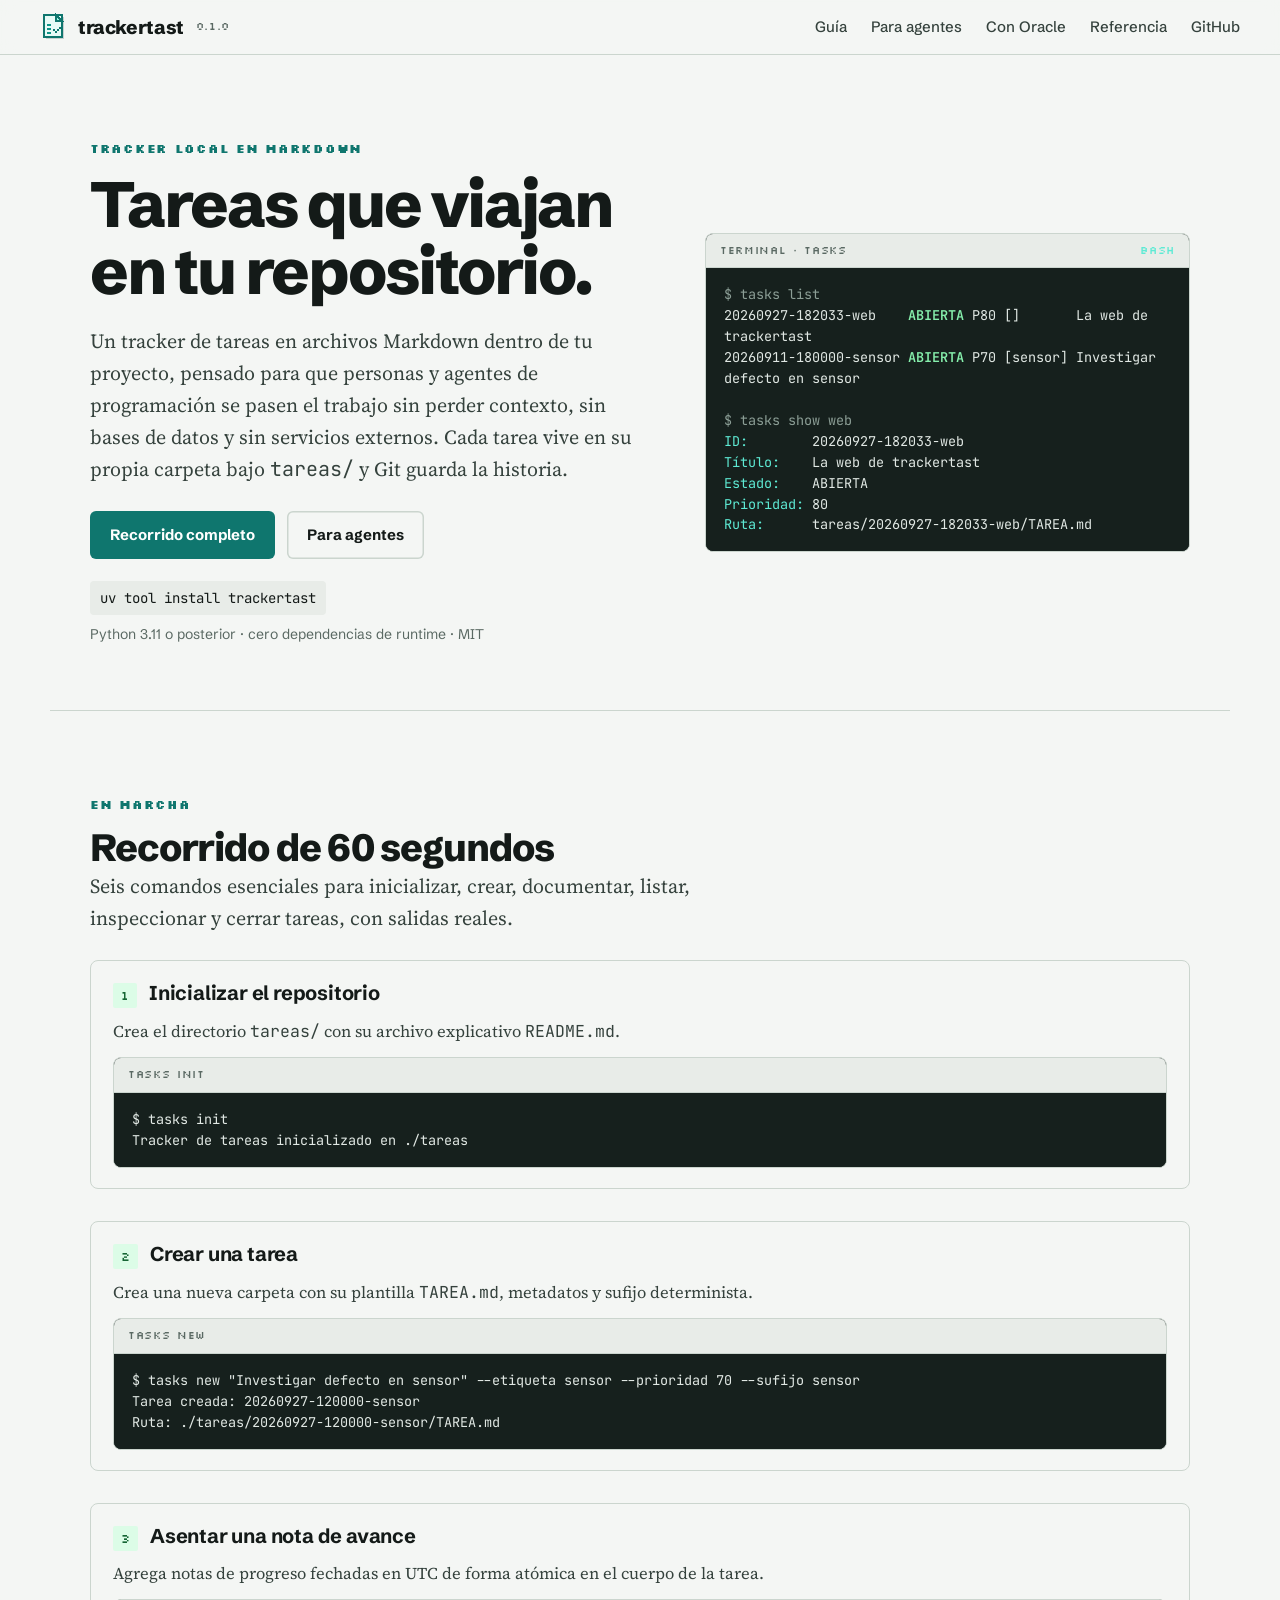
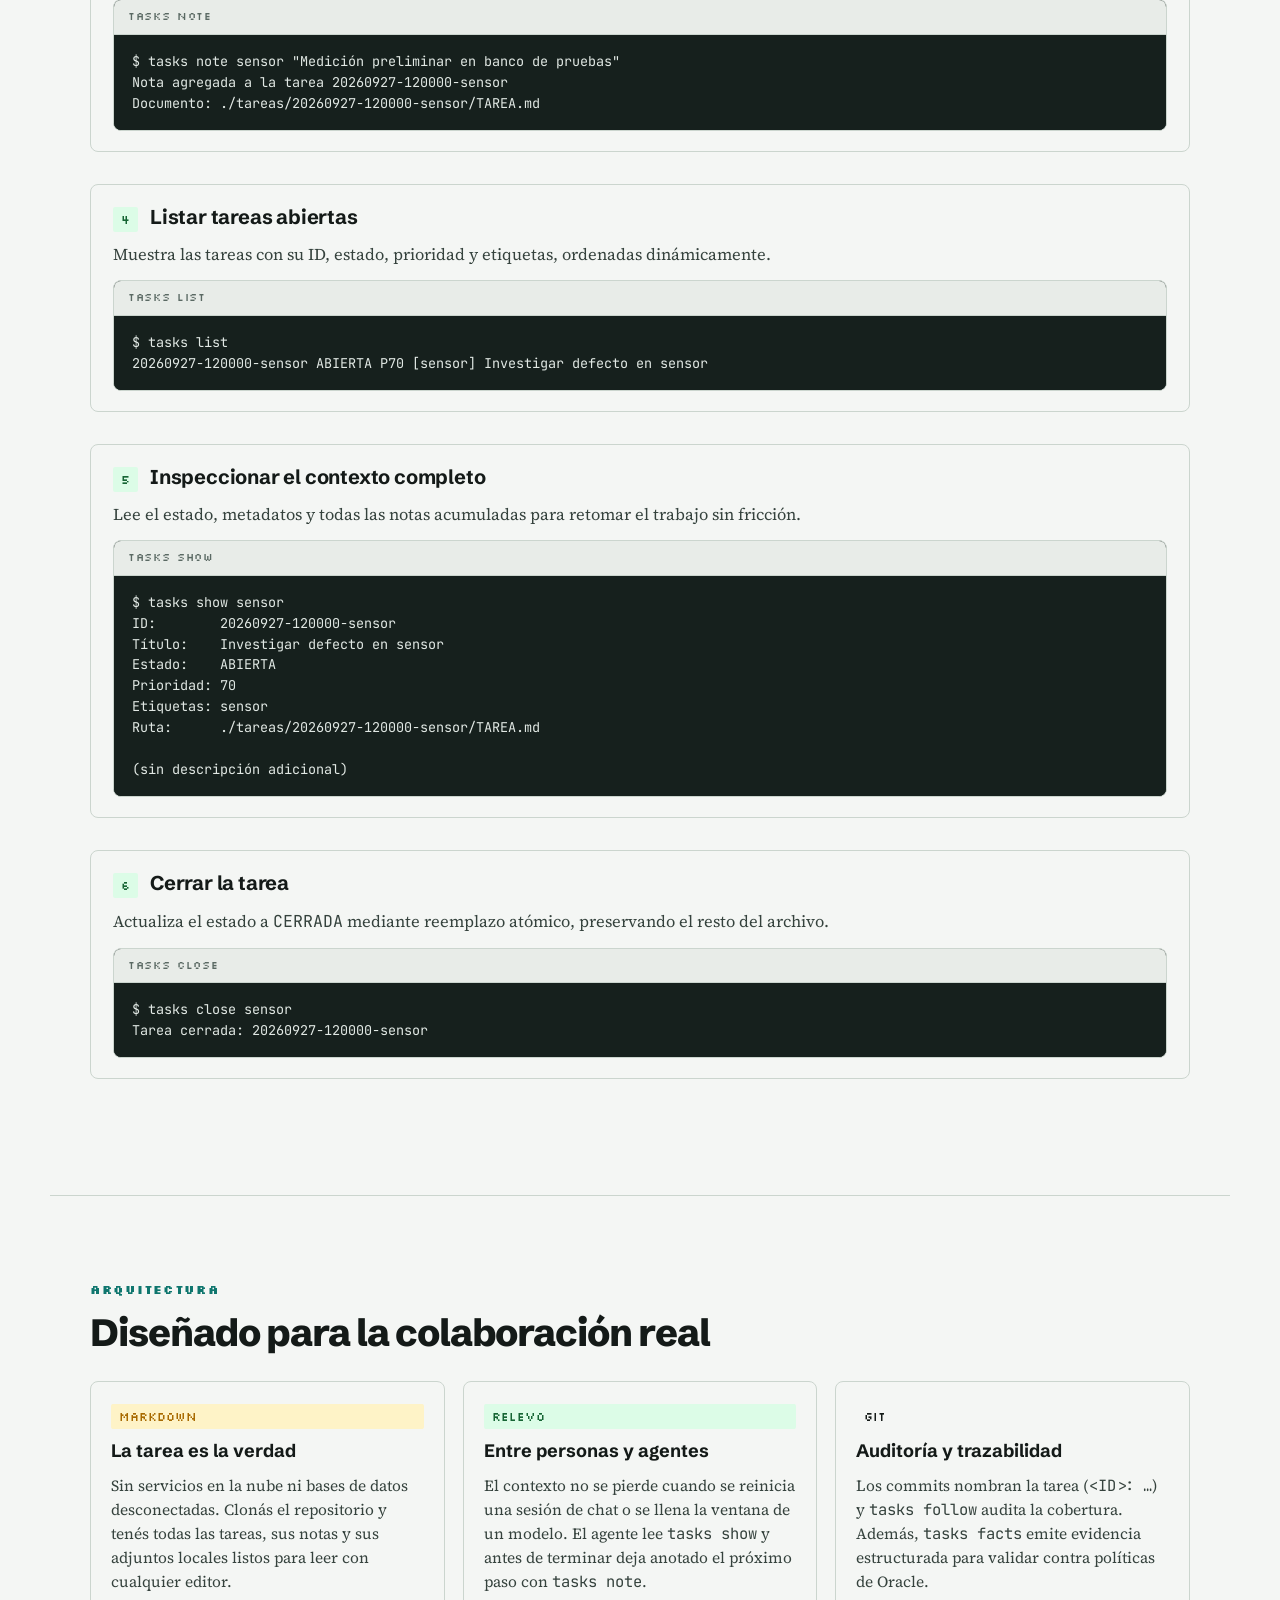
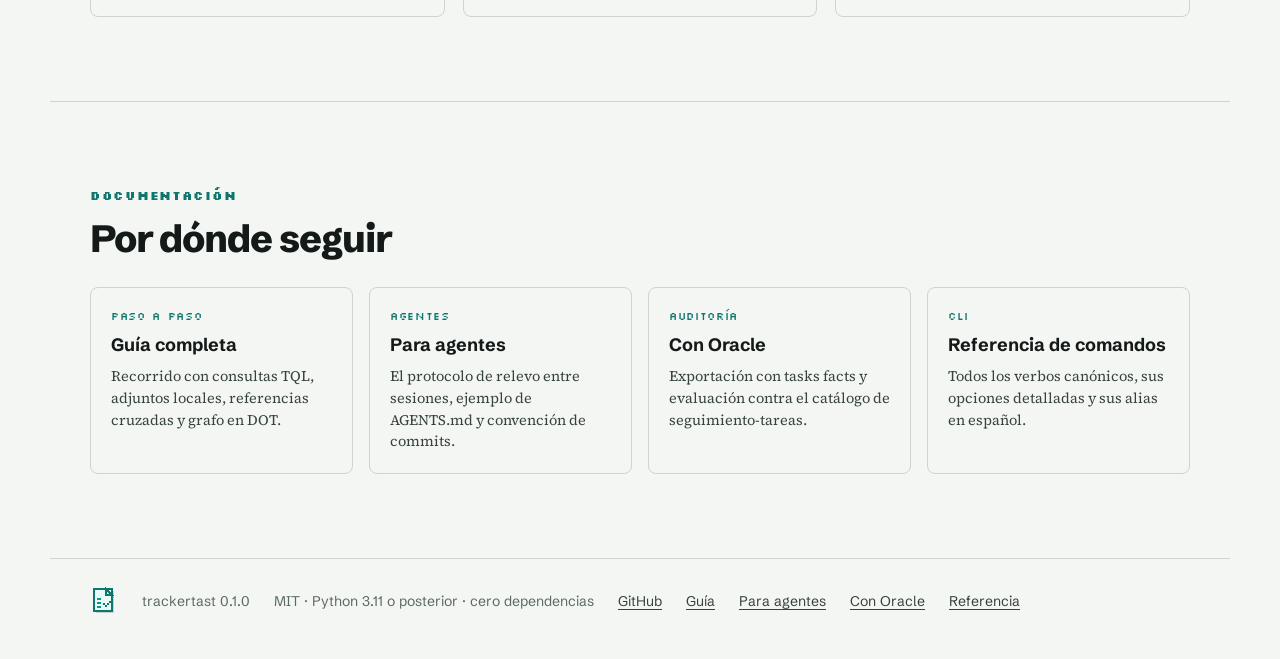
==== docs/index.html @ 84844df5 "20260927-182033-web: la web de trackertast — portada, guía ejecutada, referencia generada del CLI, p" ====
<!doctype html>
<html lang="es">
<head>
<meta charset="utf-8">
<meta name="viewport" content="width=device-width, initial-scale=1, viewport-fit=cover">
<title>trackertast — El tracker de tareas en Markdown para personas y agentes</title>
<meta name="description" content="Tracker local de tareas en archivos Markdown dentro del repositorio, pensado para que personas y agentes se pasen el trabajo sin perder contexto.">
<link rel="canonical" href="https://segtem.github.io/trackertast/">
<link rel="preconnect" href="https://fonts.googleapis.com">
<link rel="preconnect" href="https://fonts.gstatic.com" crossorigin>
<link rel="stylesheet" href="https://fonts.googleapis.com/css2?family=Schibsted+Grotesk:wght@400;500;600;700;800&family=Source+Serif+4:ital,opsz,wght@0,8..60,400;0,8..60,600;1,8..60,400&family=JetBrains+Mono:wght@400;600&family=Silkscreen&display=swap">
<link rel="stylesheet" href="assets/sitio.css">
<link rel="stylesheet" href="assets/portada.css">
<link rel="icon" href="assets/emblema.svg" type="image/svg+xml">
</head>
<body>
<a class="saltar" href="#contenido">Saltar al contenido</a>

<header class="barra">
  <a class="marca" href="./">
    <img src="assets/emblema.svg" alt="" width="28" height="28"> trackertast <span class="version pixel">0.1.0</span>
  </a>
  <nav aria-label="Principal">
    <a href="guia.html">Guía</a>
    <a href="agentes.html">Para agentes</a>
    <a href="oracle.html">Con Oracle</a>
    <a href="referencia.html">Referencia</a>
    <a href="https://github.com/Segtem/trackertast" rel="noopener">GitHub</a>
  </nav>
</header>

<main id="contenido">

<section class="hero envoltura">
  <div class="hero-texto">
    <p class="ceja pixel">tracker local en markdown</p>
    <h1>Tareas que viajan en tu repositorio.</h1>
    <p class="bajada">
      Un tracker de tareas en archivos Markdown dentro de tu proyecto, pensado para que personas y agentes
      de programación se pasen el trabajo sin perder contexto, sin bases de datos y sin servicios externos.
      Cada tarea vive en su propia carpeta bajo <code>tareas/</code> y Git guarda la historia.
    </p>
    <div class="acciones">
      <a class="boton" href="guia.html">Recorrido completo</a>
      <a class="boton secundario" href="agentes.html">Para agentes</a>
    </div>
    <p class="instalar">
      <code>uv tool install trackertast</code>
      <span>Python 3.11 o posterior · cero dependencias de runtime · MIT</span>
    </p>
  </div>
  <div class="terminal" aria-label="Terminal de bienvenida a trackertast">
    <div class="terminal-barra pixel">
      <span>terminal · tasks</span>
      <span class="t-cyan">bash</span>
    </div>
    <pre><code><span class="t-gris">$ tasks list</span>
20260927-182033-web    <span class="t-verde">ABIERTA</span> P80 []       La web de trackertast
20260911-180000-sensor <span class="t-verde">ABIERTA</span> P70 [sensor] Investigar defecto en sensor

<span class="t-gris">$ tasks show web</span>
<span class="t-cyan">ID:</span>        20260927-182033-web
<span class="t-cyan">Título:</span>    La web de trackertast
<span class="t-cyan">Estado:</span>    ABIERTA
<span class="t-cyan">Prioridad:</span> 80
<span class="t-cyan">Ruta:</span>      tareas/20260927-182033-web/TAREA.md</code></pre>
  </div>
</section>

<section class="capitulo envoltura" aria-labelledby="t-recorrido-60s">
  <div class="capitulo-cabeza">
    <p class="ceja pixel">en marcha</p>
    <h2 id="t-recorrido-60s">Recorrido de 60 segundos</h2>
    <p class="bajada">
      Seis comandos esenciales para inicializar, crear, documentar, listar, inspeccionar y cerrar tareas,
      con salidas reales.
    </p>
  </div>

  <div class="paso-60s">
    <div class="paso-60s-cabeza">
      <span class="lampara verde">1</span>
      <h3>Inicializar el repositorio</h3>
    </div>
    <p>Crea el directorio <code>tareas/</code> con su archivo explicativo <code>README.md</code>.</p>
    <div class="terminal">
      <div class="terminal-barra pixel"><span>tasks init</span></div>
      <pre><code>$ tasks init
Tracker de tareas inicializado en ./tareas</code></pre>
    </div>
  </div>

  <div class="paso-60s">
    <div class="paso-60s-cabeza">
      <span class="lampara verde">2</span>
      <h3>Crear una tarea</h3>
    </div>
    <p>Crea una nueva carpeta con su plantilla <code>TAREA.md</code>, metadatos y sufijo determinista.</p>
    <div class="terminal">
      <div class="terminal-barra pixel"><span>tasks new</span></div>
      <pre><code>$ tasks new "Investigar defecto en sensor" --etiqueta sensor --prioridad 70 --sufijo sensor
Tarea creada: 20260927-120000-sensor
Ruta: ./tareas/20260927-120000-sensor/TAREA.md</code></pre>
    </div>
  </div>

  <div class="paso-60s">
    <div class="paso-60s-cabeza">
      <span class="lampara verde">3</span>
      <h3>Asentar una nota de avance</h3>
    </div>
    <p>Agrega notas de progreso fechadas en UTC de forma atómica en el cuerpo de la tarea.</p>
    <div class="terminal">
      <div class="terminal-barra pixel"><span>tasks note</span></div>
      <pre><code>$ tasks note sensor "Medición preliminar en banco de pruebas"
Nota agregada a la tarea 20260927-120000-sensor
Documento: ./tareas/20260927-120000-sensor/TAREA.md</code></pre>
    </div>
  </div>

  <div class="paso-60s">
    <div class="paso-60s-cabeza">
      <span class="lampara verde">4</span>
      <h3>Listar tareas abiertas</h3>
    </div>
    <p>Muestra las tareas con su ID, estado, prioridad y etiquetas, ordenadas dinámicamente.</p>
    <div class="terminal">
      <div class="terminal-barra pixel"><span>tasks list</span></div>
      <pre><code>$ tasks list
20260927-120000-sensor ABIERTA P70 [sensor] Investigar defecto en sensor</code></pre>
    </div>
  </div>

  <div class="paso-60s">
    <div class="paso-60s-cabeza">
      <span class="lampara verde">5</span>
      <h3>Inspeccionar el contexto completo</h3>
    </div>
    <p>Lee el estado, metadatos y todas las notas acumuladas para retomar el trabajo sin fricción.</p>
    <div class="terminal">
      <div class="terminal-barra pixel"><span>tasks show</span></div>
      <pre><code>$ tasks show sensor
ID:        20260927-120000-sensor
Título:    Investigar defecto en sensor
Estado:    ABIERTA
Prioridad: 70
Etiquetas: sensor
Ruta:      ./tareas/20260927-120000-sensor/TAREA.md

(sin descripción adicional)</code></pre>
    </div>
  </div>

  <div class="paso-60s">
    <div class="paso-60s-cabeza">
      <span class="lampara verde">6</span>
      <h3>Cerrar la tarea</h3>
    </div>
    <p>Actualiza el estado a <code>CERRADA</code> mediante reemplazo atómico, preservando el resto del archivo.</p>
    <div class="terminal">
      <div class="terminal-barra pixel"><span>tasks close</span></div>
      <pre><code>$ tasks close sensor
Tarea cerrada: 20260927-120000-sensor</code></pre>
    </div>
  </div>
</section>

<section class="capitulo envoltura" aria-labelledby="t-principios">
  <div class="capitulo-cabeza">
    <p class="ceja pixel">arquitectura</p>
    <h2 id="t-principios">Diseñado para la colaboración real</h2>
  </div>
  <div class="tarjetas-3">
    <div class="tarjeta">
      <span class="lampara ambar">Markdown</span>
      <strong>La tarea es la verdad</strong>
      <p>
        Sin servicios en la nube ni bases de datos desconectadas. Clonás el repositorio y tenés todas las tareas,
        sus notas y sus adjuntos locales listos para leer con cualquier editor.
      </p>
    </div>
    <div class="tarjeta">
      <span class="lampara verde">Relevo</span>
      <strong>Entre personas y agentes</strong>
      <p>
        El contexto no se pierde cuando se reinicia una sesión de chat o se llena la ventana de un modelo.
        El agente lee <code>tasks show</code> y antes de terminar deja anotado el próximo paso con <code>tasks note</code>.
      </p>
    </div>
    <div class="tarjeta">
      <span class="lampara cyan">Git</span>
      <strong>Auditoría y trazabilidad</strong>
      <p>
        Los commits nombran la tarea (<code>&lt;ID&gt;: …</code>) y <code>tasks follow</code> audita la cobertura.
        Además, <code>tasks facts</code> emite evidencia estructurada para validar contra políticas de Oracle.
      </p>
    </div>
  </div>
</section>

<section class="capitulo envoltura" aria-labelledby="t-recorridos">
  <div class="capitulo-cabeza">
    <p class="ceja pixel">documentación</p>
    <h2 id="t-recorridos">Por dónde seguir</h2>
  </div>
  <div class="recorridos">
    <a class="recorrido" href="guia.html">
      <span class="pixel">paso a paso</span>
      <strong>Guía completa</strong>
      <span>Recorrido con consultas TQL, adjuntos locales, referencias cruzadas y grafo en DOT.</span>
    </a>
    <a class="recorrido" href="agentes.html">
      <span class="pixel">agentes</span>
      <strong>Para agentes</strong>
      <span>El protocolo de relevo entre sesiones, ejemplo de AGENTS.md y convención de commits.</span>
    </a>
    <a class="recorrido" href="oracle.html">
      <span class="pixel">auditoría</span>
      <strong>Con Oracle</strong>
      <span>Exportación con tasks facts y evaluación contra el catálogo de seguimiento-tareas.</span>
    </a>
    <a class="recorrido" href="referencia.html">
      <span class="pixel">cli</span>
      <strong>Referencia de comandos</strong>
      <span>Todos los verbos canónicos, sus opciones detalladas y sus alias en español.</span>
    </a>
  </div>
</section>

</main>

<footer class="pie envoltura">
  <img src="assets/emblema.svg" alt="" width="28" height="28">
  <span>trackertast 0.1.0</span>
  <span>MIT · Python 3.11 o posterior · cero dependencias</span>
  <a href="https://github.com/Segtem/trackertast" rel="noopener">GitHub</a>
  <a href="guia.html">Guía</a>
  <a href="agentes.html">Para agentes</a>
  <a href="oracle.html">Con Oracle</a>
  <a href="referencia.html">Referencia</a>
</footer>

</body>
</html>
---- docs/assets/sitio.css ----
/* trackertast — el sistema visual del sitio. */

:root {
  --papel: #F4F6F4;
  --papel-2: #E8ECE8;
  --tinta: #141A18;
  --tinta-2: #35423D;
  --gris: #5A6963;
  --linea: #CBD5CE;
  --acento: #0F766E;
  --acento-suave: #CCFBF1;
  --sobre-acento: #FFFFFF;
  --rojo: #C2362B;
  --rojo-suave: #F7DEDA;
  --verde: #166534;
  --verde-suave: #DCFCE7;
  --ambar: #A86A00;
  --ambar-suave: #FEF3C7;
  --codigo-fondo: #16201D;
  --codigo-tinta: #E1E8E4;
  --codigo-clave: #5EEAD4;
  --codigo-texto: #86EFAC;
  --sans: "Schibsted Grotesk", "Helvetica Neue", Arial, sans-serif;
  --serif: "Source Serif 4", Georgia, "Times New Roman", serif;
  --mono: "JetBrains Mono", ui-monospace, SFMono-Regular, Menlo, monospace;
  --pixel: "Silkscreen", "JetBrains Mono", ui-monospace, monospace;
  --ancho-prosa: 68ch;
  --gutter: clamp(16px, 4vw, 40px);
  color-scheme: light;
}

@media (prefers-color-scheme: dark) {
  :root:not([data-theme="light"]) {
    --papel: #0F1412;
    --papel-2: #161D1A;
    --tinta: #E6ECE8;
    --tinta-2: #B3C2B9;
    --gris: #87998F;
    --linea: #25332B;
    --acento: #2DD4BF;
    --acento-suave: #133933;
    --sobre-acento: #051A16;
    --rojo: #FF6F61;
    --rojo-suave: #3A1C19;
    --verde: #4ADE80;
    --verde-suave: #143621;
    --ambar: #FBBF24;
    --ambar-suave: #3A2F11;
    --codigo-fondo: #111714;
    --codigo-tinta: #E1E8E4;
    color-scheme: dark;
  }
}

:root[data-theme="dark"] {
  --papel: #0F1412;
  --papel-2: #161D1A;
  --tinta: #E6ECE8;
  --tinta-2: #B3C2B9;
  --gris: #87998F;
  --linea: #25332B;
  --acento: #2DD4BF;
  --acento-suave: #133933;
  --sobre-acento: #051A16;
  --rojo: #FF6F61;
  --rojo-suave: #3A1C19;
  --verde: #4ADE80;
  --verde-suave: #143621;
  --ambar: #FBBF24;
  --ambar-suave: #3A2F11;
  --codigo-fondo: #111714;
  --codigo-tinta: #E1E8E4;
  color-scheme: dark;
}

* { box-sizing: border-box; }
html { -webkit-text-size-adjust: 100%; scroll-padding-top: 80px; overflow-x: hidden; }
body {
  margin: 0; background: var(--papel); color: var(--tinta);
  font-family: var(--sans); font-size: 17px; line-height: 1.6;
  overflow-x: hidden;
}
img, svg, canvas { max-width: 100%; height: auto; }
a { color: var(--acento); text-underline-offset: 3px; text-decoration-thickness: 1px; }
a:hover { text-decoration-thickness: 2px; }
:focus-visible { outline: 3px solid var(--acento); outline-offset: 2px; border-radius: 2px; }
code, pre { font-family: var(--mono); }
h1, h2, h3, h4 { text-wrap: balance; line-height: 1.15; letter-spacing: -0.01em; overflow-wrap: break-word; }

.saltar { position: absolute; left: -999px; top: 8px; background: var(--tinta); color: var(--papel);
          padding: 8px 14px; z-index: 10; }
.saltar:focus { left: 8px; }

/* ---------------------------------------------------------------- barra */
.barra {
  position: sticky; top: env(safe-area-inset-top, 0px); z-index: 5;
  display: flex; align-items: center; justify-content: space-between; gap: 16px; flex-wrap: wrap;
  padding-block: 12px; padding-inline: var(--gutter);
  background: color-mix(in srgb, var(--papel) 92%, transparent);
  backdrop-filter: blur(8px); border-bottom: 1px solid var(--linea);
}
.marca { display: inline-flex; align-items: center; gap: 10px; font-weight: 800; font-size: 19px;
         color: var(--tinta); text-decoration: none; letter-spacing: -0.02em; }
.marca img, .marca svg { image-rendering: pixelated; flex-shrink: 0; }
.barra nav { display: flex; gap: clamp(12px, 2.5vw, 24px); flex-wrap: wrap; font-size: 15px; font-weight: 500; }
.barra nav a { color: var(--tinta-2); text-decoration: none; }
.barra nav a:hover, .barra nav a[aria-current] { color: var(--acento); }

/* ---------------------------------------------------------------- etiquetas pixel */
.pixel { font-family: var(--pixel); font-size: 12px; font-weight: 400; letter-spacing: 0.06em; text-transform: uppercase; }
.lampara { display: inline-flex; align-items: center; gap: 6px; font-family: var(--pixel); font-size: 12px;
           padding: 3px 8px; border-radius: 2px; }
.lampara.rojo { background: var(--rojo-suave); color: var(--rojo); }
.lampara.verde { background: var(--verde-suave); color: var(--verde); }
.lampara.ambar { background: var(--ambar-suave); color: var(--ambar); }

/* ---------------------------------------------------------------- documentación */
.doc-rejilla {
  display: grid; grid-template-columns: 230px minmax(0, 1fr) 210px; gap: clamp(20px, 3.5vw, 48px);
  padding-inline: var(--gutter); padding-block: 32px 80px; max-width: 1400px; margin: 0 auto;
}
.menu { position: sticky; top: 76px; align-self: start; max-height: calc(100vh - 96px); overflow: auto; }
.menu summary { display: none; }
.menu ul, .en-esta-pagina ul { list-style: none; margin: 0 0 20px; padding: 0; }
.menu li a, .en-esta-pagina li a { display: block; padding: 5px 10px; border-radius: 4px; color: var(--tinta-2);
                                    text-decoration: none; font-size: 15px; line-height: 1.35; }
.menu li a:hover, .en-esta-pagina li a:hover { background: var(--papel-2); color: var(--tinta); }
.menu li a[aria-current] { background: var(--acento-suave); color: var(--acento); font-weight: 600; }
.menu-grupo { font-family: var(--pixel); font-size: 11px; letter-spacing: 0.08em; text-transform: uppercase;
              color: var(--gris); margin: 0 0 6px 10px; }
.en-esta-pagina { position: sticky; top: 76px; align-self: start; max-height: calc(100vh - 96px); overflow: auto; }
.en-esta-pagina li.n3 a { padding-left: 22px; font-size: 14px; }

.prosa { font-family: var(--serif); font-size: 18px; line-height: 1.7; max-width: var(--ancho-prosa); min-width: 0; }
.prosa h1, .prosa h2, .prosa h3, .prosa h4 { font-family: var(--sans); position: relative; }
.prosa h1 { font-size: clamp(30px, 4vw, 44px); font-weight: 800; margin: 0 0 24px; letter-spacing: -0.025em; }
.prosa h2 { font-size: clamp(22px, 3vw, 28px); font-weight: 700; margin: 52px 0 14px; padding-top: 20px; border-top: 1px solid var(--linea); }
.prosa h3 { font-size: clamp(19px, 2.5vw, 21px); font-weight: 700; margin: 34px 0 10px; }
.prosa h4 { font-size: 17px; font-weight: 700; margin: 26px 0 8px; }
.prosa .ancla { margin-left: 10px; color: var(--linea); text-decoration: none; font-weight: 400; opacity: 0; }
.prosa :is(h1, h2, h3, h4):hover .ancla, .prosa .ancla:focus { opacity: 1; color: var(--gris); }
.prosa p { margin: 0 0 18px; }
.prosa ul, .prosa ol { margin: 0 0 18px; padding-left: 26px; }
.prosa li { margin: 4px 0; }
.prosa li > ul, .prosa li > ol { margin: 6px 0; }
.prosa code { font-size: 0.85em; background: var(--papel-2); padding: 1px 5px; border-radius: 3px; }
.prosa pre { background: var(--codigo-fondo); color: var(--codigo-tinta); padding: 16px 18px; border-radius: 6px;
             overflow-x: auto; font-size: 14px; line-height: 1.6; margin: 0 0 22px; position: relative; }
.prosa pre code { background: none; padding: 0; font-size: inherit; }
.prosa pre[data-lenguaje="text"], .prosa pre.salida { white-space: pre-wrap; overflow-wrap: anywhere; }
.prosa pre[data-lenguaje]::before { content: attr(data-lenguaje); display: block; font-family: var(--pixel);
             font-size: 10px; letter-spacing: 0.08em; text-transform: uppercase; color: #7F938B; margin-bottom: 8px; }
.c-kw { color: var(--codigo-clave); font-weight: 600; }
.c-txt { color: var(--codigo-texto); }
.prosa blockquote { margin: 0 0 20px; padding: 4px 0 4px 18px; border-left: 3px solid var(--acento); color: var(--tinta-2); }
.prosa blockquote p:last-child { margin-bottom: 0; }
.prosa hr { border: 0; border-top: 1px solid var(--linea); margin: 38px 0; }
.tabla { overflow-x: auto; -webkit-overflow-scrolling: touch; margin: 0 0 24px; border: 1px solid var(--linea); border-radius: 6px; }
.prosa table { border-collapse: collapse; width: 100%; font-family: var(--sans); font-size: 15px; line-height: 1.45; }
.prosa th, .prosa td { text-align: left; vertical-align: top; padding: 9px 12px; border-bottom: 1px solid var(--linea); }
.prosa th { background: var(--papel-2); font-weight: 600; }
.prosa tr:last-child td { border-bottom: 0; }
.prosa .fuente { font-family: var(--sans); font-size: 14px; color: var(--gris); margin-top: 52px;
                 padding-top: 16px; border-top: 1px solid var(--linea); }
.imagen-faltante { color: var(--gris); font-style: italic; }

/* Botón copiar en pre */
.copiar { position: absolute; top: 8px; right: 8px; font: 600 12px var(--sans); padding: 4px 9px; border-radius: 4px;
          border: 1px solid #2D3E38; background: #1C2B26; color: #DDE5E1; cursor: pointer; }
.copiar:hover { background: #263933; }
.prosa pre.archivo { border-top: 3px solid var(--acento); }
.prosa pre.salida { background: var(--papel-2); color: var(--tinta); border: 1px solid var(--linea); }
.prosa pre.salida::before { color: var(--gris); }

@media (max-width: 1100px) {
  .doc-rejilla { grid-template-columns: 210px minmax(0, 1fr); }
  .en-esta-pagina { display: none; }
}

@media (max-width: 760px) {
  .doc-rejilla { grid-template-columns: minmax(0, 1fr); padding-block: 16px 60px; }
  .menu { position: static; max-height: none; border: 1px solid var(--linea); border-radius: 6px; padding: 4px 8px; }
  .menu summary { display: block; cursor: pointer; font-weight: 600; padding: 8px 4px; }
  .menu:not([open]) nav { display: none; }
  .prosa { font-size: 17px; }
}

@media (max-width: 480px) {
  :root { --gutter: 14px; }
  .barra { padding-inline: var(--gutter); gap: 10px; }
  .barra nav { gap: 10px; font-size: 14px; }
  .doc-rejilla { padding-inline: var(--gutter); }
  .prosa pre { padding: 12px 14px; font-size: 13px; }
}

@media (prefers-reduced-motion: reduce) {
  *, *::before, *::after { animation: none !important; transition: none !important; scroll-behavior: auto !important; }
}
---- docs/assets/portada.css ----
/* trackertast — portada.css. Usa los tokens de sitio.css. */

.envoltura { max-width: 1180px; margin: 0 auto; padding-inline: var(--gutter); }
.version { font-size: 11px; color: var(--gris); font-weight: 400; margin-left: 2px; }
.ceja { color: var(--acento); margin: 0 0 12px; font-weight: 600; }
.lectura { max-width: var(--ancho-prosa); font-family: var(--serif); font-size: 18px; line-height: 1.7; }
.lectura p { margin: 0 0 16px; }

/* ---------------------------------------------------------------- hero */
.hero {
  display: grid; grid-template-columns: minmax(0, 1.15fr) minmax(0, 1fr); gap: clamp(24px, 4.5vw, 64px);
  align-items: center; padding-block: clamp(36px, 7vw, 84px) clamp(36px, 5vw, 64px);
}
.hero h1 {
  font-size: clamp(34px, 5.5vw, 64px); font-weight: 800; letter-spacing: -0.035em; line-height: 1.05;
  margin: 0 0 20px;
}
.bajada {
  font-family: var(--serif); font-size: clamp(17px, 1.8vw, 20px); line-height: 1.6; color: var(--tinta-2);
  margin: 0 0 26px; max-width: 36em;
}
.acciones { display: flex; gap: 12px; flex-wrap: wrap; margin-bottom: 22px; }
.boton {
  display: inline-flex; align-items: center; padding: 12px 20px; border-radius: 6px; font-weight: 700;
  font-size: 15px; background: var(--acento); color: var(--sobre-acento); text-decoration: none;
}
.boton:hover { filter: brightness(1.1); }
.boton.secundario { background: transparent; color: var(--tinta); box-shadow: inset 0 0 0 1.5px var(--linea); }
.boton.secundario:hover { box-shadow: inset 0 0 0 1.5px var(--tinta); }
.instalar {
  display: flex; flex-wrap: wrap; align-items: center; gap: 8px 14px; margin: 0; font-size: 14px; color: var(--gris);
}
.instalar code {
  background: var(--papel-2); color: var(--tinta); padding: 6px 10px; border-radius: 4px; font-size: 14px;
}

/* ---------------------------------------------------------------- terminales y bloques */
.terminal {
  border-radius: 8px; overflow: hidden; border: 1px solid var(--linea); background: var(--codigo-fondo);
  margin-block: 20px;
}
.terminal-barra {
  margin: 0; padding: 8px 14px; background: var(--papel-2); color: var(--gris); font-size: 11px;
  display: flex; justify-content: space-between; align-items: center; border-bottom: 1px solid var(--linea);
}
.terminal pre {
  margin: 0; padding: 16px 18px; background: var(--codigo-fondo); color: var(--codigo-tinta);
  overflow-x: auto; font-size: 13.5px; line-height: 1.55; white-space: pre-wrap; overflow-wrap: anywhere;
}
.t-verde { color: #86EFAC; font-weight: 600; }
.t-cyan { color: #5EEAD4; }
.t-rojo { color: #FF8A7E; }
.t-gris { color: #8C9E96; }

/* ---------------------------------------------------------------- capítulos */
.capitulo { padding-block: clamp(40px, 7vw, 84px); border-top: 1px solid var(--linea); }
.capitulo-cabeza { max-width: 44rem; margin-bottom: 26px; }
.capitulo h2 { font-size: clamp(26px, 3.4vw, 38px); font-weight: 800; letter-spacing: -0.025em; margin: 0; }
.dos-columnas { display: grid; grid-template-columns: repeat(2, minmax(0, 1fr)); gap: 16px 44px; max-width: none; }
.dos-escenas {
  display: grid; grid-template-columns: minmax(0, 1fr) minmax(0, 1fr); gap: clamp(24px, 4vw, 56px); align-items: start;
}
.dos-escenas.invertido > :first-child { order: 2; }

/* ---------------------------------------------------------------- recorrido 60s */
.paso-60s {
  margin-bottom: 32px; border: 1px solid var(--linea); border-radius: 8px; background: var(--papel);
  padding: 20px 22px;
}
.paso-60s-cabeza { display: flex; align-items: baseline; gap: 12px; margin-bottom: 10px; flex-wrap: wrap; }
.paso-60s-cabeza h3 { margin: 0; font-size: 20px; font-weight: 700; }
.paso-60s p { margin: 0 0 12px; font-family: var(--serif); font-size: 16.5px; color: var(--tinta-2); }
.paso-60s .terminal { margin: 0; }

/* ---------------------------------------------------------------- tarjetas de características */
.tarjetas-3 {
  display: grid; grid-template-columns: repeat(3, minmax(0, 1fr)); gap: 18px; margin-top: 24px;
}
.tarjeta {
  padding: 22px 20px; border: 1px solid var(--linea); border-radius: 8px; background: var(--papel);
  display: grid; gap: 8px; align-content: start;
}
.tarjeta strong { font-size: 18px; color: var(--tinta); }
.tarjeta p { font-family: var(--serif); font-size: 15.5px; color: var(--tinta-2); margin: 0; line-height: 1.55; }

/* ---------------------------------------------------------------- recorridos (por dónde seguir) */
.recorridos { display: grid; grid-template-columns: repeat(4, minmax(0, 1fr)); gap: 16px; }
.recorrido {
  display: grid; gap: 6px; align-content: start; padding: 20px; border: 1px solid var(--linea); border-radius: 8px;
  color: var(--tinta); text-decoration: none; background: var(--papel); transition: border-color 0.15s, transform 0.15s;
}
.recorrido:hover { border-color: var(--acento); transform: translateY(-2px); }
.recorrido .pixel { color: var(--acento); font-size: 11px; }
.recorrido strong { font-size: 18px; }
.recorrido span:last-child { color: var(--tinta-2); font-size: 14.5px; line-height: 1.5; font-family: var(--serif); }

/* ---------------------------------------------------------------- pie */
.pie {
  display: flex; flex-wrap: wrap; align-items: center; gap: 12px 24px; padding-block: 28px 44px;
  border-top: 1px solid var(--linea); color: var(--gris); font-size: 14px;
}
.pie img, .pie svg { image-rendering: pixelated; flex-shrink: 0; }
.pie a { color: var(--tinta-2); }
.pie a:hover { color: var(--acento); }

/* ---------------------------------------------------------------- responsive */
@media (max-width: 900px) {
  .hero, .dos-escenas { grid-template-columns: minmax(0, 1fr); }
  .dos-escenas.invertido > :first-child { order: 0; }
  .tarjetas-3 { grid-template-columns: minmax(0, 1fr); }
  .recorridos { grid-template-columns: repeat(2, minmax(0, 1fr)); }
  .dos-columnas { grid-template-columns: minmax(0, 1fr); }
}

@media (max-width: 560px) {
  .recorridos { grid-template-columns: minmax(0, 1fr); }
  .paso-60s { padding: 14px 16px; }
}

@media (max-width: 440px) {
  :root { --gutter: 14px; }
  .hero { padding-block: 28px 36px; }
  .acciones { flex-direction: column; align-items: stretch; }
  .boton { justify-content: center; }
  .terminal pre { padding: 12px 14px; font-size: 12.5px; }
}
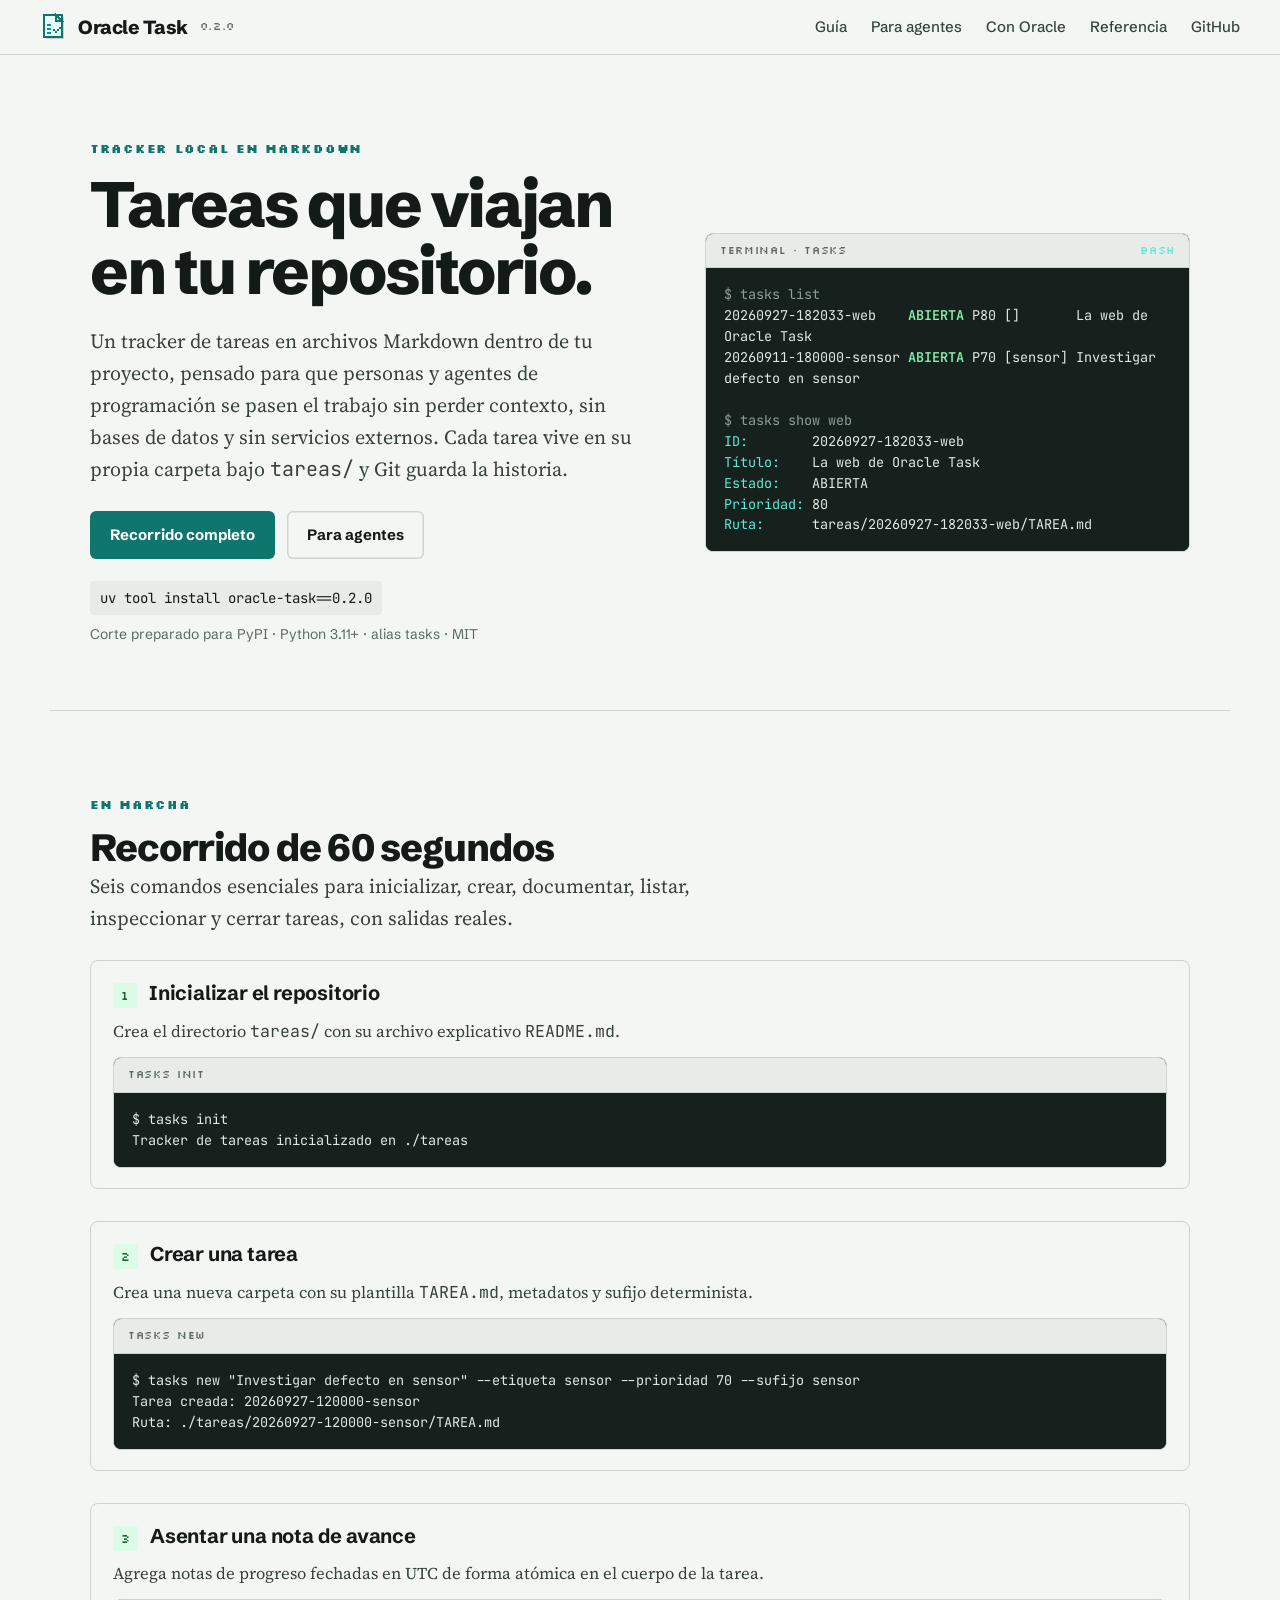
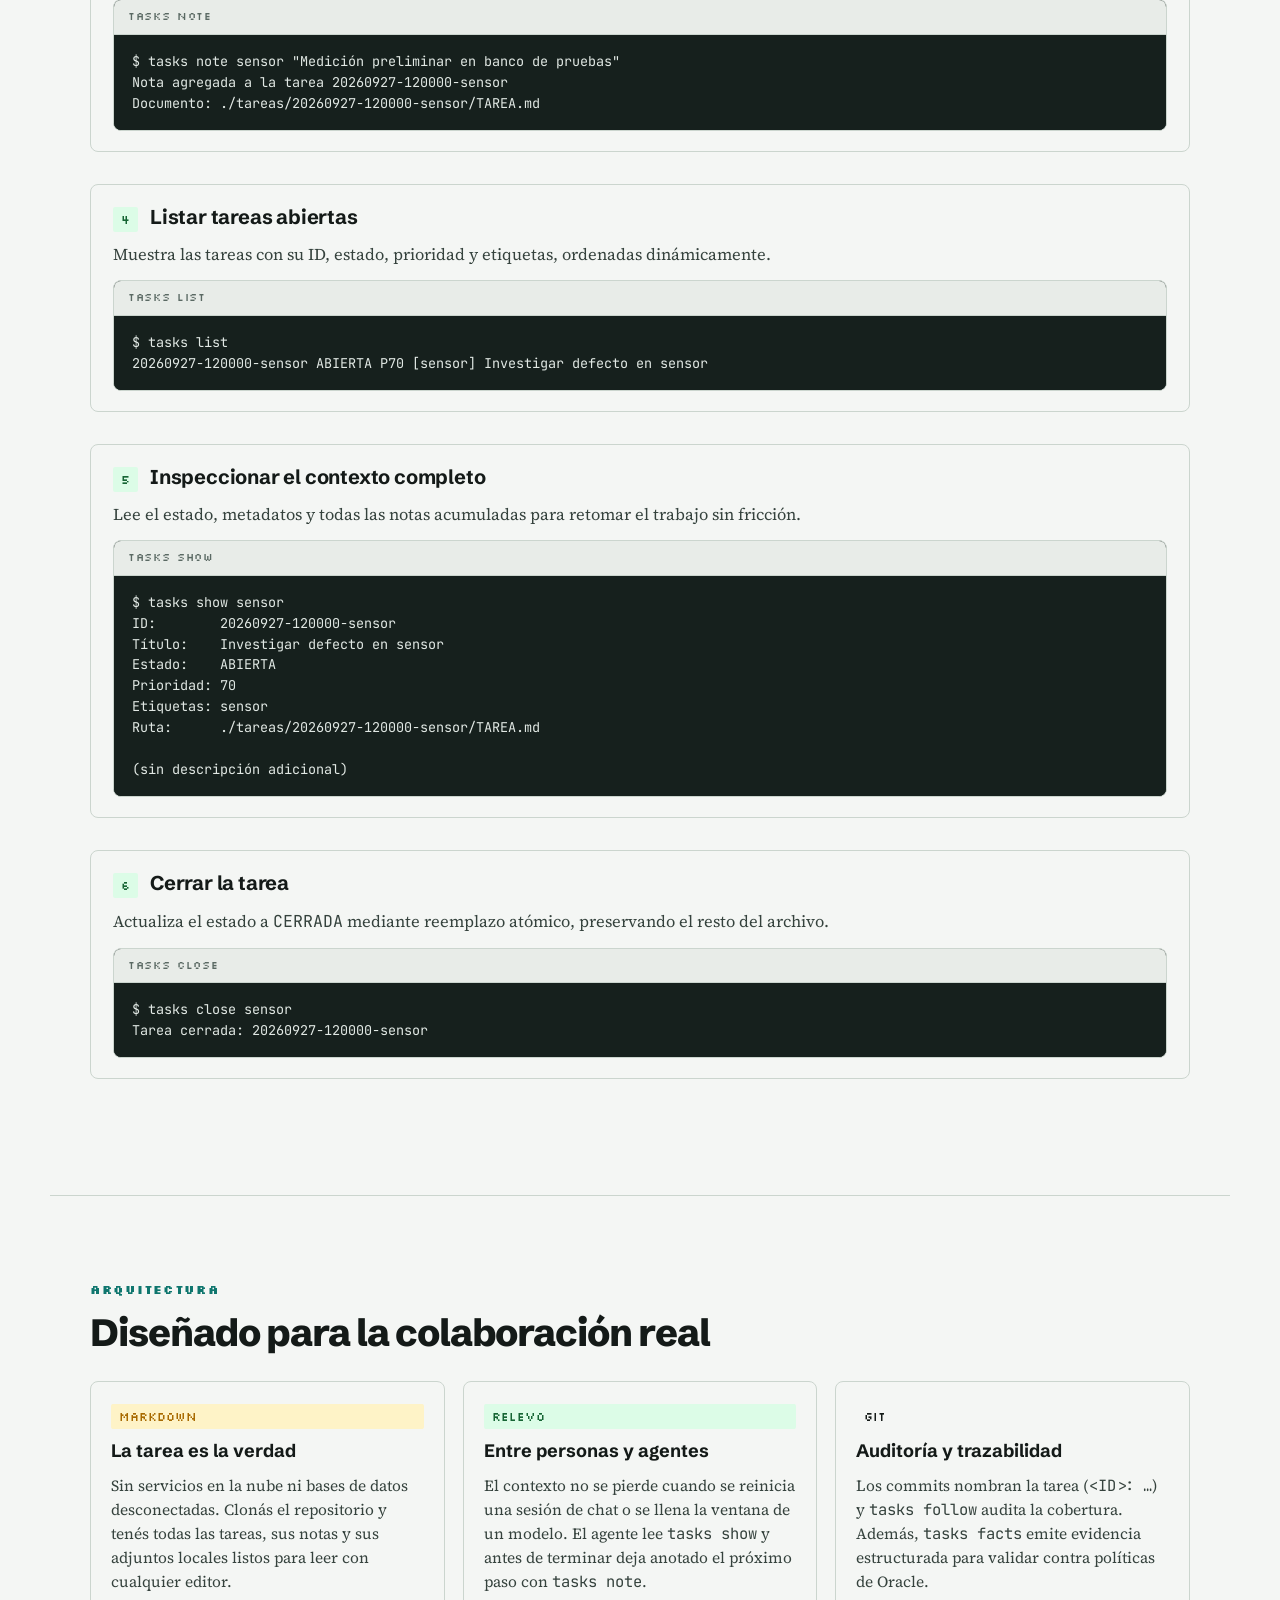
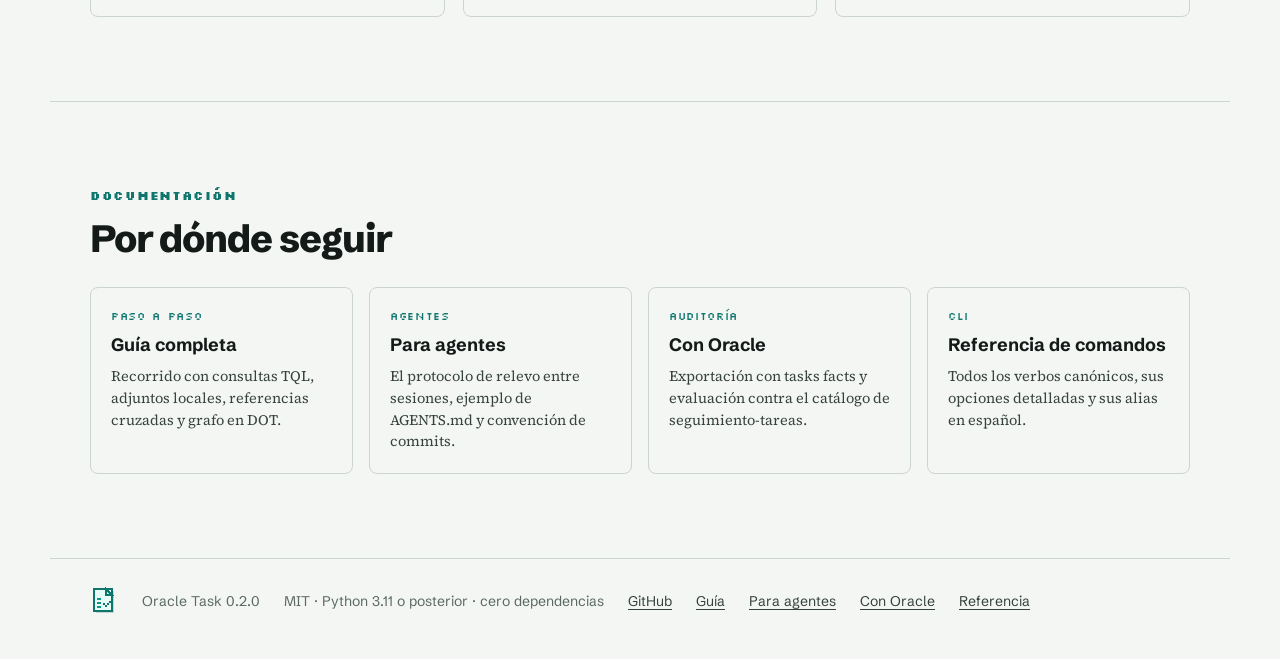
==== commit 2dad00f6: "20261003-174135-nombre-oracle: distribuir oracle-task 0.2.0 con alias tasks" ====
--- a/docs/index.html
+++ b/docs/index.html
@@ -3,7 +3,7 @@
 <head>
 <meta charset="utf-8">
 <meta name="viewport" content="width=device-width, initial-scale=1, viewport-fit=cover">
-<title>trackertast — El tracker de tareas en Markdown para personas y agentes</title>
+<title>Oracle Task — El tracker de tareas en Markdown para personas y agentes</title>
 <meta name="description" content="Tracker local de tareas en archivos Markdown dentro del repositorio, pensado para que personas y agentes se pasen el trabajo sin perder contexto.">
 <link rel="canonical" href="https://segtem.github.io/trackertast/">
 <link rel="preconnect" href="https://fonts.googleapis.com">
@@ -18,7 +18,7 @@
 
 <header class="barra">
   <a class="marca" href="./">
-    <img src="assets/emblema.svg" alt="" width="28" height="28"> trackertast <span class="version pixel">0.1.0</span>
+    <img src="assets/emblema.svg" alt="" width="28" height="28"> Oracle Task <span class="version pixel">0.2.0</span>
   </a>
   <nav aria-label="Principal">
     <a href="guia.html">Guía</a>
@@ -45,22 +45,22 @@
       <a class="boton secundario" href="agentes.html">Para agentes</a>
     </div>
     <p class="instalar">
-      <code>uv tool install trackertast</code>
-      <span>Python 3.11 o posterior · cero dependencias de runtime · MIT</span>
+      <code>uv tool install oracle-task==0.2.0</code>
+      <span>Corte preparado para PyPI · Python 3.11+ · alias tasks · MIT</span>
     </p>
   </div>
-  <div class="terminal" aria-label="Terminal de bienvenida a trackertast">
+  <div class="terminal" aria-label="Terminal de bienvenida a Oracle Task">
     <div class="terminal-barra pixel">
       <span>terminal · tasks</span>
       <span class="t-cyan">bash</span>
     </div>
     <pre><code><span class="t-gris">$ tasks list</span>
-20260927-182033-web    <span class="t-verde">ABIERTA</span> P80 []       La web de trackertast
+20260927-182033-web    <span class="t-verde">ABIERTA</span> P80 []       La web de Oracle Task
 20260911-180000-sensor <span class="t-verde">ABIERTA</span> P70 [sensor] Investigar defecto en sensor
 
 <span class="t-gris">$ tasks show web</span>
 <span class="t-cyan">ID:</span>        20260927-182033-web
-<span class="t-cyan">Título:</span>    La web de trackertast
+<span class="t-cyan">Título:</span>    La web de Oracle Task
 <span class="t-cyan">Estado:</span>    ABIERTA
 <span class="t-cyan">Prioridad:</span> 80
 <span class="t-cyan">Ruta:</span>      tareas/20260927-182033-web/TAREA.md</code></pre>
@@ -231,7 +231,7 @@
 
 <footer class="pie envoltura">
   <img src="assets/emblema.svg" alt="" width="28" height="28">
-  <span>trackertast 0.1.0</span>
+  <span>Oracle Task 0.2.0</span>
   <span>MIT · Python 3.11 o posterior · cero dependencias</span>
   <a href="https://github.com/Segtem/trackertast" rel="noopener">GitHub</a>
   <a href="guia.html">Guía</a>
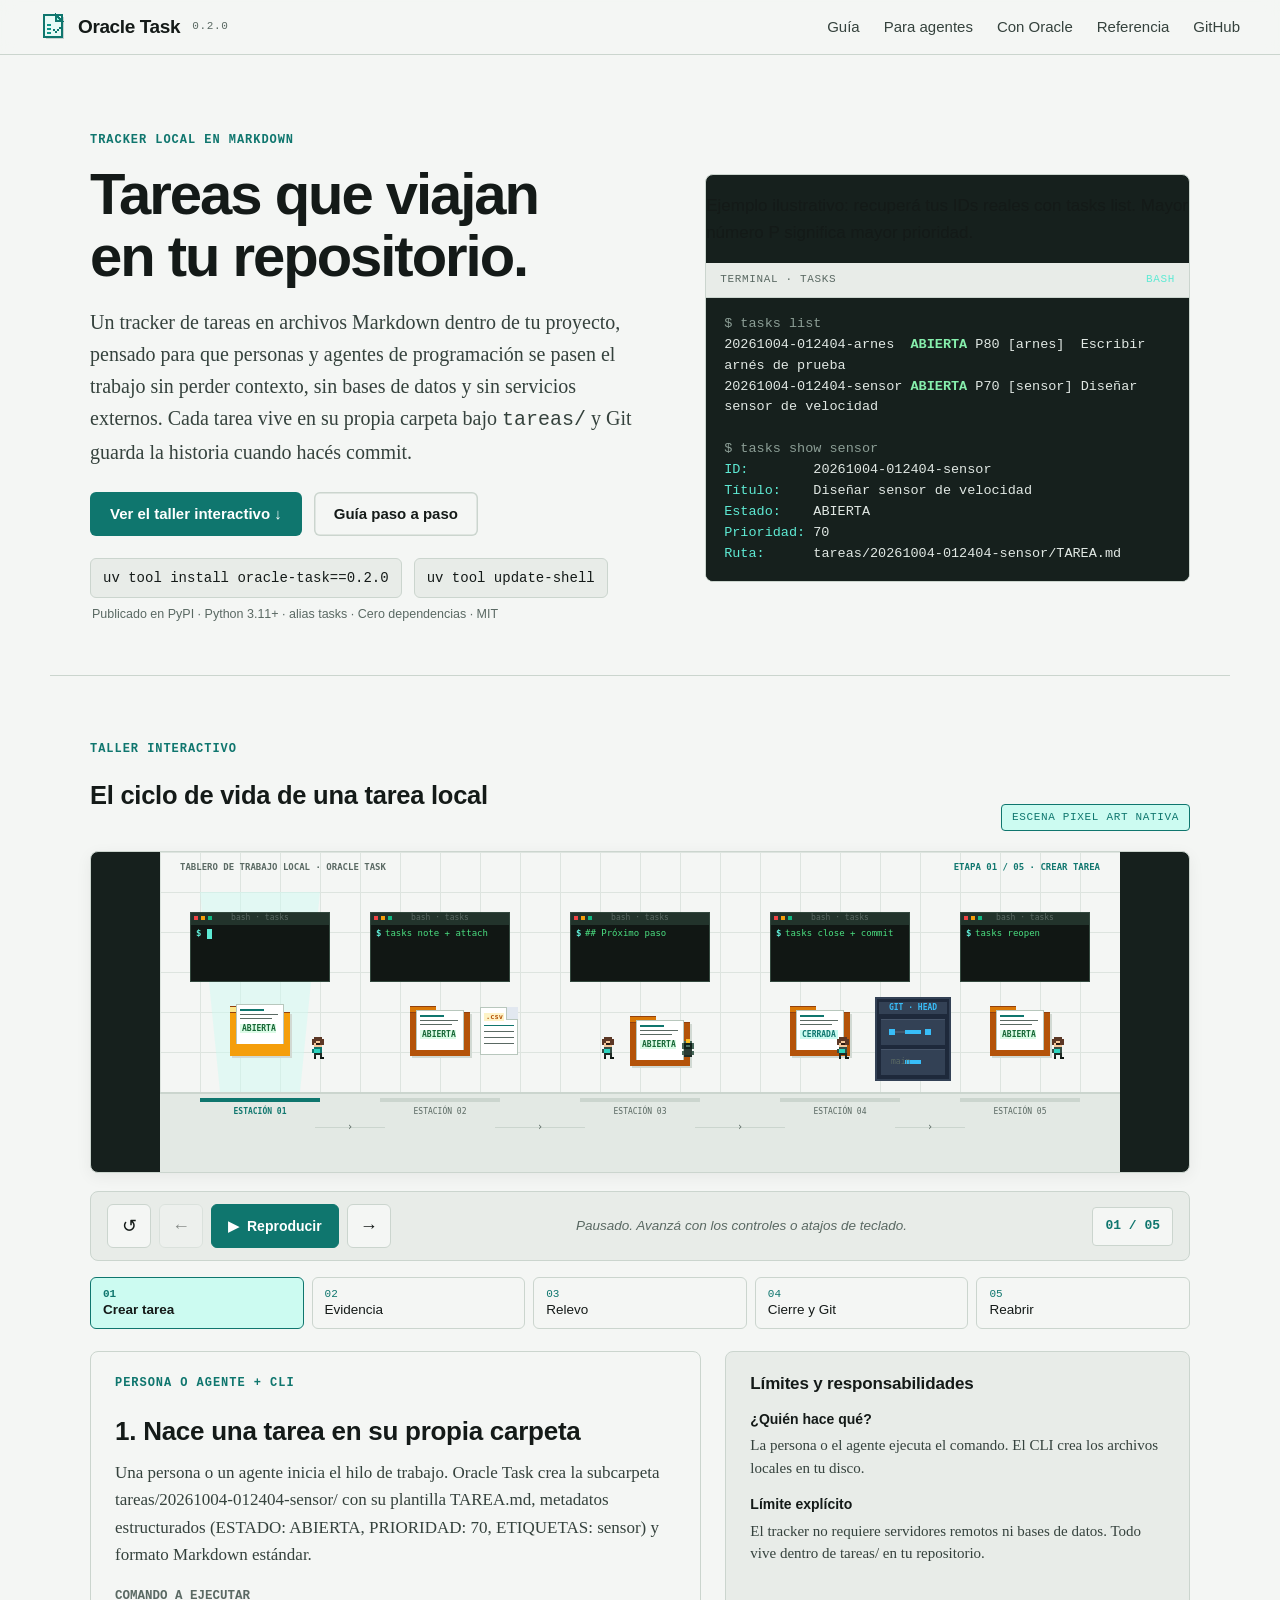
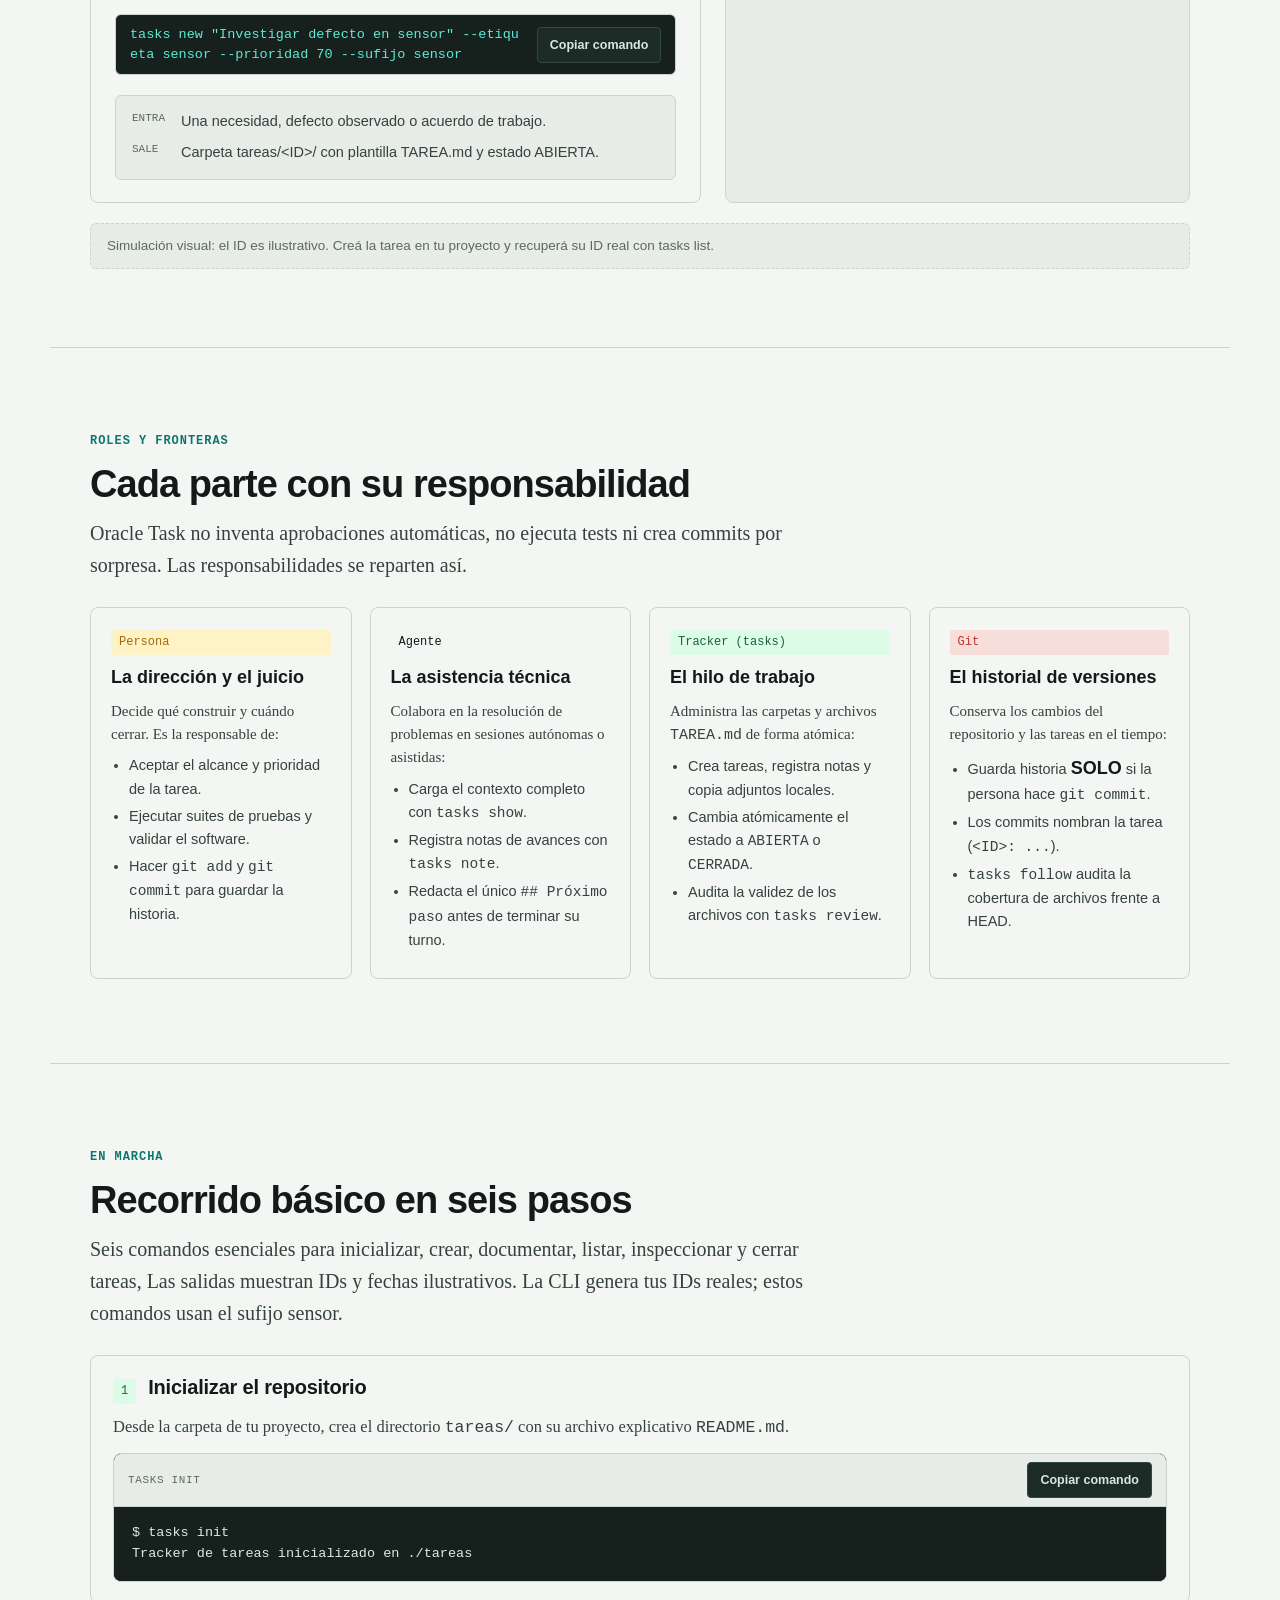
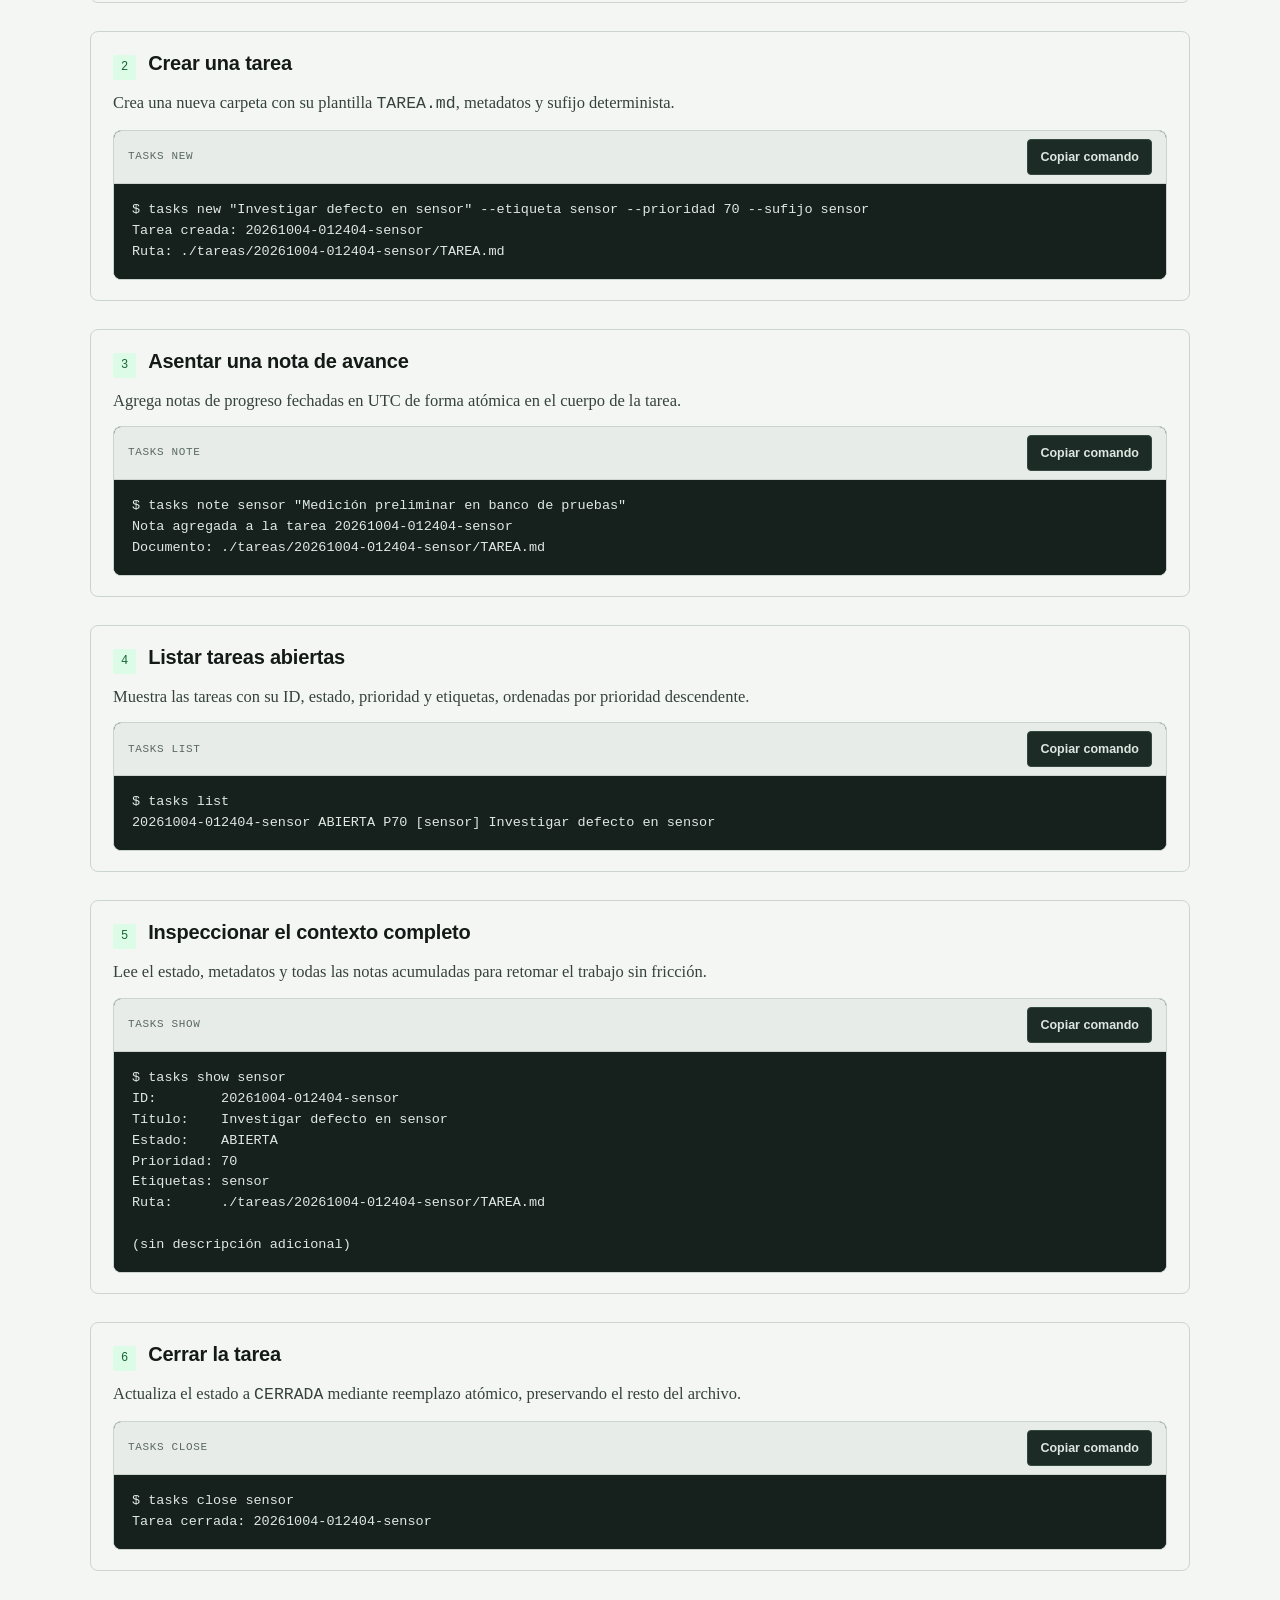
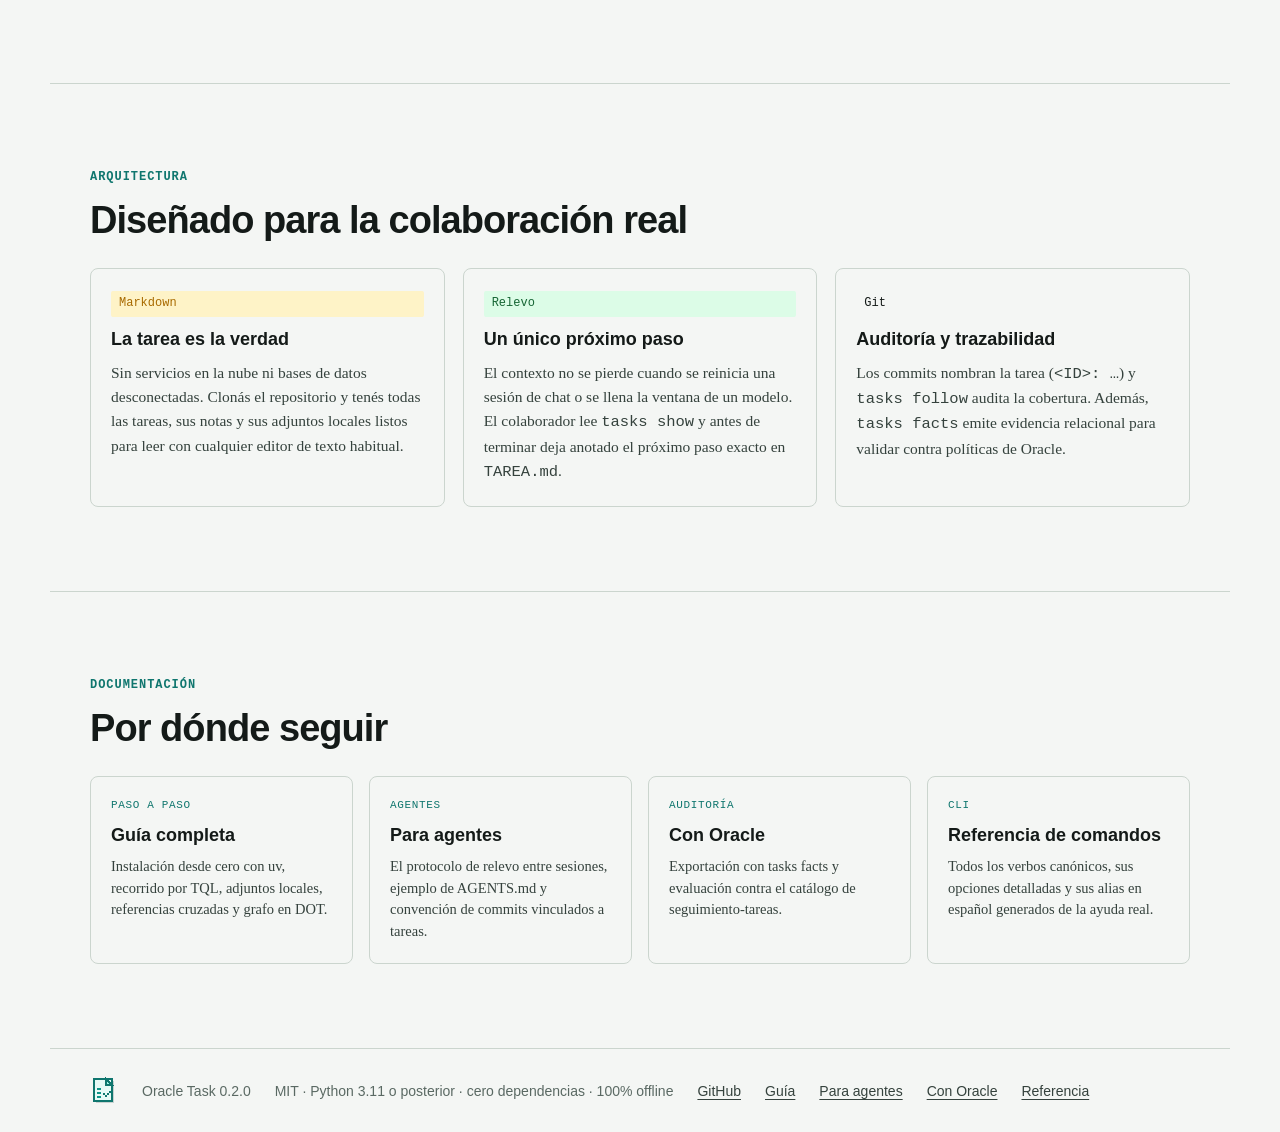
==== commit 075e29ce: "20261004-012404-web-task: publicar web pixel art y guía reproducible" ====
--- a/docs/index.html
+++ b/docs/index.html
@@ -6,12 +6,10 @@
 <title>Oracle Task — El tracker de tareas en Markdown para personas y agentes</title>
 <meta name="description" content="Tracker local de tareas en archivos Markdown dentro del repositorio, pensado para que personas y agentes se pasen el trabajo sin perder contexto.">
 <link rel="canonical" href="https://segtem.github.io/trackertast/">
-<link rel="preconnect" href="https://fonts.googleapis.com">
-<link rel="preconnect" href="https://fonts.gstatic.com" crossorigin>
-<link rel="stylesheet" href="https://fonts.googleapis.com/css2?family=Schibsted+Grotesk:wght@400;500;600;700;800&family=Source+Serif+4:ital,opsz,wght@0,8..60,400;0,8..60,600;1,8..60,400&family=JetBrains+Mono:wght@400;600&family=Silkscreen&display=swap">
 <link rel="stylesheet" href="assets/sitio.css">
 <link rel="stylesheet" href="assets/portada.css">
 <link rel="icon" href="assets/emblema.svg" type="image/svg+xml">
+<script src="assets/portada.js" defer></script>
 </head>
 <body>
 <a class="saltar" href="#contenido">Saltar al contenido</a>
@@ -38,42 +36,218 @@
     <p class="bajada">
       Un tracker de tareas en archivos Markdown dentro de tu proyecto, pensado para que personas y agentes
       de programación se pasen el trabajo sin perder contexto, sin bases de datos y sin servicios externos.
-      Cada tarea vive en su propia carpeta bajo <code>tareas/</code> y Git guarda la historia.
+      Cada tarea vive en su propia carpeta bajo <code>tareas/</code> y Git guarda la historia cuando hacés commit.
     </p>
     <div class="acciones">
-      <a class="boton" href="guia.html">Recorrido completo</a>
-      <a class="boton secundario" href="agentes.html">Para agentes</a>
-    </div>
-    <p class="instalar">
-      <code>uv tool install oracle-task==0.2.0</code>
-      <span>Corte preparado para PyPI · Python 3.11+ · alias tasks · MIT</span>
-    </p>
-  </div>
-  <div class="terminal" aria-label="Terminal de bienvenida a Oracle Task">
+      <a class="boton" href="#taller-recorrido">Ver el taller interactivo ↓</a>
+      <a class="boton secundario" href="guia.html">Guía paso a paso</a>
+    </div>
+    <div class="instalar-caja">
+      <div class="instalar">
+        <code>uv tool install oracle-task==0.2.0</code>
+        <code>uv tool update-shell</code>
+      </div>
+      <span class="instalar-sub">Publicado en PyPI · Python 3.11+ · alias tasks · Cero dependencias · MIT</span>
+    </div>
+  </div>
+  <div class="terminal" aria-label="Terminal de ejemplo ilustrativo de Oracle Task">
+    <p class="ejemplo-aviso">Ejemplo ilustrativo: recuperá tus IDs reales con tasks list. Mayor número P significa mayor prioridad.</p>
     <div class="terminal-barra pixel">
       <span>terminal · tasks</span>
       <span class="t-cyan">bash</span>
     </div>
     <pre><code><span class="t-gris">$ tasks list</span>
-20260927-182033-web    <span class="t-verde">ABIERTA</span> P80 []       La web de Oracle Task
-20260911-180000-sensor <span class="t-verde">ABIERTA</span> P70 [sensor] Investigar defecto en sensor
-
-<span class="t-gris">$ tasks show web</span>
-<span class="t-cyan">ID:</span>        20260927-182033-web
-<span class="t-cyan">Título:</span>    La web de Oracle Task
+20261004-012404-arnes  <span class="t-verde">ABIERTA</span> P80 [arnes]  Escribir arnés de prueba
+20261004-012404-sensor <span class="t-verde">ABIERTA</span> P70 [sensor] Diseñar sensor de velocidad
+
+<span class="t-gris">$ tasks show sensor</span>
+<span class="t-cyan">ID:</span>        20261004-012404-sensor
+<span class="t-cyan">Título:</span>    Diseñar sensor de velocidad
 <span class="t-cyan">Estado:</span>    ABIERTA
-<span class="t-cyan">Prioridad:</span> 80
-<span class="t-cyan">Ruta:</span>      tareas/20260927-182033-web/TAREA.md</code></pre>
-  </div>
-</section>
-
+<span class="t-cyan">Prioridad:</span> 70
+<span class="t-cyan">Ruta:</span>      tareas/20261004-012404-sensor/TAREA.md</code></pre>
+  </div>
+</section>
+
+<!-- Escena pixel art interactiva nativa -->
+<section id="taller-recorrido" class="taller-seccion envoltura" aria-labelledby="t-taller">
+  <div class="taller-cabecera">
+    <div>
+      <p class="ceja pixel">taller interactivo</p>
+      <h2 id="t-taller">El ciclo de vida de una tarea local</h2>
+    </div>
+    <span class="etiqueta-demo">ESCENA PIXEL ART NATIVA</span>
+  </div>
+
+  <div class="scene-scroll" tabindex="0" aria-label="Escena pixel art del taller de trabajo. Se puede desplazar horizontalmente en pantallas pequeñas.">
+    <canvas id="escena-canvas" width="960" height="320" aria-label="Escena interactiva pixel art mostrando el ciclo de vida de una tarea: creación, evidencia, relevo colaborativo, cierre registrado en Git y reapertura.">
+      El ciclo de vida de una tarea en Oracle Task consta de cinco etapas:
+      1. Crear tarea: se genera la subcarpeta tareas/<id>/ y TAREA.md con estado ABIERTA.
+      2. Registrar evidencia: notas de avance en UTC y copia de archivos locales como calibracion.csv.
+      3. Relevo colaborativo: redacción del único ## Próximo paso al final para pasar el testigo a otra persona o agente.
+      4. Cierre y Git: tasks close marca CERRADA atómicamente; la persona confirma en Git (git commit) para registrar historia de versiones.
+      5. Reabrir: tasks reopen restaura ABIERTA conservando íntegras todas las notas históricas.
+      Consultá los detalles debajo.
+    </canvas>
+  </div>
+
+  <div class="barra-transporte">
+    <div class="transporte-botones">
+      <button id="btn-reiniciar" class="btn-icono" type="button" aria-label="Volver al inicio" title="Volver al inicio">↺</button>
+      <button id="btn-anterior" class="btn-icono" type="button" aria-label="Etapa anterior" title="Etapa anterior">←</button>
+      <button id="btn-play" class="btn-play" type="button" aria-pressed="false">
+        <span id="icono-play" aria-hidden="true">▶</span>
+        <span id="texto-play">Reproducir</span>
+      </button>
+      <button id="btn-siguiente" class="btn-icono" type="button" aria-label="Etapa siguiente" title="Etapa siguiente">→</button>
+    </div>
+    <p id="estado-movimiento" class="estado-movimiento">Avanzá a tu ritmo o reproducí el recorrido animado.</p>
+    <span id="contador-etapas" class="contador-etapas">01 / 05</span>
+  </div>
+
+  <nav class="nav-etapas" aria-label="Navegar por las etapas del ciclo de trabajo">
+    <button type="button" class="btn-etapa activa" data-etapa="0" aria-current="step">
+      <span class="num">01</span>
+      <span class="nom">Crear tarea</span>
+    </button>
+    <button type="button" class="btn-etapa" data-etapa="1">
+      <span class="num">02</span>
+      <span class="nom">Evidencia</span>
+    </button>
+    <button type="button" class="btn-etapa" data-etapa="2">
+      <span class="num">03</span>
+      <span class="nom">Relevo</span>
+    </button>
+    <button type="button" class="btn-etapa" data-etapa="3">
+      <span class="num">04</span>
+      <span class="nom">Cierre y Git</span>
+    </button>
+    <button type="button" class="btn-etapa" data-etapa="4">
+      <span class="num">05</span>
+      <span class="nom">Reabrir</span>
+    </button>
+  </nav>
+
+  <div class="panel-etapa" id="taller-escena" tabindex="-1">
+    <article class="etapa-caja" aria-live="polite" aria-atomic="true">
+      <div class="etapa-cabeza">
+        <span id="etapa-responsable" class="ceja pixel">PERSONA O AGENTE + CLI</span>
+      </div>
+      <h3 id="etapa-titulo">1. Nace una tarea en su propia carpeta</h3>
+      <p id="etapa-explicacion" class="bajada-etapa">
+        Una persona o un agente inicia el hilo de trabajo. Oracle Task crea la subcarpeta
+        <code>tareas/20261004-012404-sensor/</code> con su plantilla <code>TAREA.md</code>,
+        metadatos estructurados (ESTADO: ABIERTA, PRIORIDAD: 70, ETIQUETAS: sensor) y formato Markdown estándar.
+      </p>
+
+      <div class="comando-copiable-box">
+        <span class="comando-etiqueta">Comando a ejecutar</span>
+        <div class="comando-copiable">
+          <code id="etapa-comando">tasks new "Investigar defecto en sensor" --etiqueta sensor --prioridad 70 --sufijo sensor</code>
+          <button id="btn-copiar-etapa" class="btn-copiar" type="button">Copiar comando</button>
+        </div>
+      </div>
+
+      <dl class="artefactos-dl">
+        <dt>ENTRA</dt>
+        <dd id="etapa-entra">Una necesidad, defecto observado o acuerdo de trabajo.</dd>
+        <dt>SALE</dt>
+        <dd id="etapa-sale">Carpeta tareas/&lt;ID&gt;/ con plantilla TAREA.md y estado ABIERTA.</dd>
+      </dl>
+    </article>
+
+    <aside class="responsabilidad-caja" aria-label="Responsabilidades y límites de la etapa">
+      <h4>Límites y responsabilidades</h4>
+      <div class="responsabilidad-item">
+        <strong>¿Quién hace qué?</strong>
+        <p id="etapa-quien">La persona o el agente ejecuta el comando. El CLI crea los archivos locales en tu disco.</p>
+      </div>
+      <div class="responsabilidad-item">
+        <strong>Límite explícito</strong>
+        <p id="etapa-limite">El tracker no requiere servidores remotos ni bases de datos. Todo vive dentro de tareas/ en tu repositorio.</p>
+      </div>
+    </aside>
+  </div>
+
+  <p class="nota-simulacion" id="etapa-simulacion">
+    <strong>Simulación demostrativa:</strong> ID ilustrativo, no una tarea creada por la página. La CLI genera un ID con fecha UTC y sufijo explícito.
+    En tu máquina, usá <code>tasks new "..." --sufijo &lt;nombre&gt;</code> para crear tareas reales con sufijos memorables.
+  </p>
+
+  <noscript>
+    <div class="nota-simulacion">
+      <strong>Aviso de accesibilidad:</strong> La animación interactiva necesita JavaScript, pero todo el contenido
+      y la guía de comandos están disponibles en texto completo en las secciones siguientes y en <a href="guia.html">la guía paso a paso</a>.
+    </div>
+  </noscript>
+</section>
+
+<!-- Responsabilidades del sistema -->
+<section class="capitulo envoltura" aria-labelledby="t-responsabilidades">
+  <div class="capitulo-cabeza">
+    <p class="ceja pixel">roles y fronteras</p>
+    <h2 id="t-responsabilidades">Cada parte con su responsabilidad</h2>
+    <p class="bajada">
+      Oracle Task no inventa aprobaciones automáticas, no ejecuta tests ni crea commits por sorpresa.
+      Las responsabilidades se reparten así.
+    </p>
+  </div>
+
+  <div class="cuatro-responsabilidades">
+    <article class="tarjeta-resp">
+      <span class="lampara ambar">Persona</span>
+      <strong>La dirección y el juicio</strong>
+      <p>Decide qué construir y cuándo cerrar. Es la responsable de:</p>
+      <ul>
+        <li>Aceptar el alcance y prioridad de la tarea.</li>
+        <li>Ejecutar suites de pruebas y validar el software.</li>
+        <li>Hacer <code>git add</code> y <code>git commit</code> para guardar la historia.</li>
+      </ul>
+    </article>
+
+    <article class="tarjeta-resp">
+      <span class="lampara cyan">Agente</span>
+      <strong>La asistencia técnica</strong>
+      <p>Colabora en la resolución de problemas en sesiones autónomas o asistidas:</p>
+      <ul>
+        <li>Carga el contexto completo con <code>tasks show</code>.</li>
+        <li>Registra notas de avances con <code>tasks note</code>.</li>
+        <li>Redacta el único <code>## Próximo paso</code> antes de terminar su turno.</li>
+      </ul>
+    </article>
+
+    <article class="tarjeta-resp">
+      <span class="lampara verde">Tracker (tasks)</span>
+      <strong>El hilo de trabajo</strong>
+      <p>Administra las carpetas y archivos <code>TAREA.md</code> de forma atómica:</p>
+      <ul>
+        <li>Crea tareas, registra notas y copia adjuntos locales.</li>
+        <li>Cambia atómicamente el estado a <code>ABIERTA</code> o <code>CERRADA</code>.</li>
+        <li>Audita la validez de los archivos con <code>tasks review</code>.</li>
+      </ul>
+    </article>
+
+    <article class="tarjeta-resp">
+      <span class="lampara rojo">Git</span>
+      <strong>El historial de versiones</strong>
+      <p>Conserva los cambios del repositorio y las tareas en el tiempo:</p>
+      <ul>
+        <li>Guarda historia <strong>SOLO</strong> si la persona hace <code>git commit</code>.</li>
+        <li>Los commits nombran la tarea (<code>&lt;ID&gt;: ...</code>).</li>
+        <li><code>tasks follow</code> audita la cobertura de archivos frente a HEAD.</li>
+      </ul>
+    </article>
+  </div>
+</section>
+
+<!-- Recorrido básico en seis pasos con comandos limpios copiables -->
 <section class="capitulo envoltura" aria-labelledby="t-recorrido-60s">
   <div class="capitulo-cabeza">
     <p class="ceja pixel">en marcha</p>
-    <h2 id="t-recorrido-60s">Recorrido de 60 segundos</h2>
+    <h2 id="t-recorrido-60s">Recorrido básico en seis pasos</h2>
     <p class="bajada">
       Seis comandos esenciales para inicializar, crear, documentar, listar, inspeccionar y cerrar tareas,
-      con salidas reales.
+      Las salidas muestran IDs y fechas ilustrativos. La CLI genera tus IDs reales; estos comandos usan el sufijo sensor.
     </p>
   </div>
 
@@ -82,9 +256,12 @@
       <span class="lampara verde">1</span>
       <h3>Inicializar el repositorio</h3>
     </div>
-    <p>Crea el directorio <code>tareas/</code> con su archivo explicativo <code>README.md</code>.</p>
-    <div class="terminal">
-      <div class="terminal-barra pixel"><span>tasks init</span></div>
+    <p>Desde la carpeta de tu proyecto, crea el directorio <code>tareas/</code> con su archivo explicativo <code>README.md</code>.</p>
+    <div class="terminal">
+      <div class="terminal-barra pixel">
+        <span>tasks init</span>
+        <button type="button" class="btn-copiar btn-copiar-cmd" data-cmd="tasks init">Copiar comando</button>
+      </div>
       <pre><code>$ tasks init
 Tracker de tareas inicializado en ./tareas</code></pre>
     </div>
@@ -97,10 +274,13 @@
     </div>
     <p>Crea una nueva carpeta con su plantilla <code>TAREA.md</code>, metadatos y sufijo determinista.</p>
     <div class="terminal">
-      <div class="terminal-barra pixel"><span>tasks new</span></div>
+      <div class="terminal-barra pixel">
+        <span>tasks new</span>
+        <button type="button" class="btn-copiar btn-copiar-cmd" data-cmd='tasks new "Investigar defecto en sensor" --etiqueta sensor --prioridad 70 --sufijo sensor'>Copiar comando</button>
+      </div>
       <pre><code>$ tasks new "Investigar defecto en sensor" --etiqueta sensor --prioridad 70 --sufijo sensor
-Tarea creada: 20260927-120000-sensor
-Ruta: ./tareas/20260927-120000-sensor/TAREA.md</code></pre>
+Tarea creada: 20261004-012404-sensor
+Ruta: ./tareas/20261004-012404-sensor/TAREA.md</code></pre>
     </div>
   </div>
 
@@ -111,10 +291,13 @@
     </div>
     <p>Agrega notas de progreso fechadas en UTC de forma atómica en el cuerpo de la tarea.</p>
     <div class="terminal">
-      <div class="terminal-barra pixel"><span>tasks note</span></div>
+      <div class="terminal-barra pixel">
+        <span>tasks note</span>
+        <button type="button" class="btn-copiar btn-copiar-cmd" data-cmd='tasks note sensor "Medición preliminar en banco de pruebas"'>Copiar comando</button>
+      </div>
       <pre><code>$ tasks note sensor "Medición preliminar en banco de pruebas"
-Nota agregada a la tarea 20260927-120000-sensor
-Documento: ./tareas/20260927-120000-sensor/TAREA.md</code></pre>
+Nota agregada a la tarea 20261004-012404-sensor
+Documento: ./tareas/20261004-012404-sensor/TAREA.md</code></pre>
     </div>
   </div>
 
@@ -123,11 +306,14 @@
       <span class="lampara verde">4</span>
       <h3>Listar tareas abiertas</h3>
     </div>
-    <p>Muestra las tareas con su ID, estado, prioridad y etiquetas, ordenadas dinámicamente.</p>
-    <div class="terminal">
-      <div class="terminal-barra pixel"><span>tasks list</span></div>
+    <p>Muestra las tareas con su ID, estado, prioridad y etiquetas, ordenadas por prioridad descendente.</p>
+    <div class="terminal">
+      <div class="terminal-barra pixel">
+        <span>tasks list</span>
+        <button type="button" class="btn-copiar btn-copiar-cmd" data-cmd="tasks list">Copiar comando</button>
+      </div>
       <pre><code>$ tasks list
-20260927-120000-sensor ABIERTA P70 [sensor] Investigar defecto en sensor</code></pre>
+20261004-012404-sensor ABIERTA P70 [sensor] Investigar defecto en sensor</code></pre>
     </div>
   </div>
 
@@ -138,14 +324,17 @@
     </div>
     <p>Lee el estado, metadatos y todas las notas acumuladas para retomar el trabajo sin fricción.</p>
     <div class="terminal">
-      <div class="terminal-barra pixel"><span>tasks show</span></div>
+      <div class="terminal-barra pixel">
+        <span>tasks show</span>
+        <button type="button" class="btn-copiar btn-copiar-cmd" data-cmd="tasks show sensor">Copiar comando</button>
+      </div>
       <pre><code>$ tasks show sensor
-ID:        20260927-120000-sensor
+ID:        20261004-012404-sensor
 Título:    Investigar defecto en sensor
 Estado:    ABIERTA
 Prioridad: 70
 Etiquetas: sensor
-Ruta:      ./tareas/20260927-120000-sensor/TAREA.md
+Ruta:      ./tareas/20261004-012404-sensor/TAREA.md
 
 (sin descripción adicional)</code></pre>
     </div>
@@ -158,13 +347,17 @@
     </div>
     <p>Actualiza el estado a <code>CERRADA</code> mediante reemplazo atómico, preservando el resto del archivo.</p>
     <div class="terminal">
-      <div class="terminal-barra pixel"><span>tasks close</span></div>
+      <div class="terminal-barra pixel">
+        <span>tasks close</span>
+        <button type="button" class="btn-copiar btn-copiar-cmd" data-cmd="tasks close sensor">Copiar comando</button>
+      </div>
       <pre><code>$ tasks close sensor
-Tarea cerrada: 20260927-120000-sensor</code></pre>
-    </div>
-  </div>
-</section>
-
+Tarea cerrada: 20261004-012404-sensor</code></pre>
+    </div>
+  </div>
+</section>
+
+<!-- Principios de diseño -->
 <section class="capitulo envoltura" aria-labelledby="t-principios">
   <div class="capitulo-cabeza">
     <p class="ceja pixel">arquitectura</p>
@@ -176,15 +369,15 @@
       <strong>La tarea es la verdad</strong>
       <p>
         Sin servicios en la nube ni bases de datos desconectadas. Clonás el repositorio y tenés todas las tareas,
-        sus notas y sus adjuntos locales listos para leer con cualquier editor.
+        sus notas y sus adjuntos locales listos para leer con cualquier editor de texto habitual.
       </p>
     </div>
     <div class="tarjeta">
       <span class="lampara verde">Relevo</span>
-      <strong>Entre personas y agentes</strong>
+      <strong>Un único próximo paso</strong>
       <p>
         El contexto no se pierde cuando se reinicia una sesión de chat o se llena la ventana de un modelo.
-        El agente lee <code>tasks show</code> y antes de terminar deja anotado el próximo paso con <code>tasks note</code>.
+        El colaborador lee <code>tasks show</code> y antes de terminar deja anotado el próximo paso exacto en <code>TAREA.md</code>.
       </p>
     </div>
     <div class="tarjeta">
@@ -192,12 +385,13 @@
       <strong>Auditoría y trazabilidad</strong>
       <p>
         Los commits nombran la tarea (<code>&lt;ID&gt;: …</code>) y <code>tasks follow</code> audita la cobertura.
-        Además, <code>tasks facts</code> emite evidencia estructurada para validar contra políticas de Oracle.
+        Además, <code>tasks facts</code> emite evidencia relacional para validar contra políticas de Oracle.
       </p>
     </div>
   </div>
 </section>
 
+<!-- Por dónde seguir -->
 <section class="capitulo envoltura" aria-labelledby="t-recorridos">
   <div class="capitulo-cabeza">
     <p class="ceja pixel">documentación</p>
@@ -207,12 +401,12 @@
     <a class="recorrido" href="guia.html">
       <span class="pixel">paso a paso</span>
       <strong>Guía completa</strong>
-      <span>Recorrido con consultas TQL, adjuntos locales, referencias cruzadas y grafo en DOT.</span>
+      <span>Instalación desde cero con uv, recorrido por TQL, adjuntos locales, referencias cruzadas y grafo en DOT.</span>
     </a>
     <a class="recorrido" href="agentes.html">
       <span class="pixel">agentes</span>
       <strong>Para agentes</strong>
-      <span>El protocolo de relevo entre sesiones, ejemplo de AGENTS.md y convención de commits.</span>
+      <span>El protocolo de relevo entre sesiones, ejemplo de AGENTS.md y convención de commits vinculados a tareas.</span>
     </a>
     <a class="recorrido" href="oracle.html">
       <span class="pixel">auditoría</span>
@@ -222,7 +416,7 @@
     <a class="recorrido" href="referencia.html">
       <span class="pixel">cli</span>
       <strong>Referencia de comandos</strong>
-      <span>Todos los verbos canónicos, sus opciones detalladas y sus alias en español.</span>
+      <span>Todos los verbos canónicos, sus opciones detalladas y sus alias en español generados de la ayuda real.</span>
     </a>
   </div>
 </section>
@@ -232,7 +426,7 @@
 <footer class="pie envoltura">
   <img src="assets/emblema.svg" alt="" width="28" height="28">
   <span>Oracle Task 0.2.0</span>
-  <span>MIT · Python 3.11 o posterior · cero dependencias</span>
+  <span>MIT · Python 3.11 o posterior · cero dependencias · 100% offline</span>
   <a href="https://github.com/Segtem/trackertast" rel="noopener">GitHub</a>
   <a href="guia.html">Guía</a>
   <a href="agentes.html">Para agentes</a>
--- a/docs/assets/portada.css
+++ b/docs/assets/portada.css
@@ -1,38 +1,179 @@
-/* trackertast — portada.css. Usa los tokens de sitio.css. */
+/* trackertast — portada.css
+ * Estilos específicos de la portada, hero y escena interactiva pixel art nativa.
+ * 100% offline, compatible con tema claro y oscuro, y responsivo de 320px a pantallas anchas.
+ */
 
 .envoltura { max-width: 1180px; margin: 0 auto; padding-inline: var(--gutter); }
 .version { font-size: 11px; color: var(--gris); font-weight: 400; margin-left: 2px; }
 .ceja { color: var(--acento); margin: 0 0 12px; font-weight: 600; }
+.ceja.pixel { font-family: var(--pixel); font-size: 12px; letter-spacing: 0.08em; text-transform: uppercase; }
 .lectura { max-width: var(--ancho-prosa); font-family: var(--serif); font-size: 18px; line-height: 1.7; }
 .lectura p { margin: 0 0 16px; }
 
 /* ---------------------------------------------------------------- hero */
 .hero {
   display: grid; grid-template-columns: minmax(0, 1.15fr) minmax(0, 1fr); gap: clamp(24px, 4.5vw, 64px);
-  align-items: center; padding-block: clamp(36px, 7vw, 84px) clamp(36px, 5vw, 64px);
+  align-items: center; padding-block: clamp(36px, 6vw, 76px) clamp(28px, 4vw, 54px);
 }
 .hero h1 {
-  font-size: clamp(34px, 5.5vw, 64px); font-weight: 800; letter-spacing: -0.035em; line-height: 1.05;
-  margin: 0 0 20px;
+  font-size: clamp(32px, 5vw, 58px); font-weight: 800; letter-spacing: -0.035em; line-height: 1.08;
+  margin: 0 0 18px;
 }
 .bajada {
   font-family: var(--serif); font-size: clamp(17px, 1.8vw, 20px); line-height: 1.6; color: var(--tinta-2);
-  margin: 0 0 26px; max-width: 36em;
+  margin: 0 0 24px; max-width: 38em;
 }
 .acciones { display: flex; gap: 12px; flex-wrap: wrap; margin-bottom: 22px; }
 .boton {
-  display: inline-flex; align-items: center; padding: 12px 20px; border-radius: 6px; font-weight: 700;
-  font-size: 15px; background: var(--acento); color: var(--sobre-acento); text-decoration: none;
+  display: inline-flex; align-items: center; justify-content: center; min-height: 44px; padding: 10px 20px;
+  border-radius: 6px; font-weight: 700; font-size: 15px; background: var(--acento); color: var(--sobre-acento);
+  text-decoration: none; transition: filter 0.15s ease;
 }
 .boton:hover { filter: brightness(1.1); }
 .boton.secundario { background: transparent; color: var(--tinta); box-shadow: inset 0 0 0 1.5px var(--linea); }
 .boton.secundario:hover { box-shadow: inset 0 0 0 1.5px var(--tinta); }
+.instalar-caja {
+  display: flex; flex-direction: column; gap: 6px; margin-top: 14px;
+}
 .instalar {
-  display: flex; flex-wrap: wrap; align-items: center; gap: 8px 14px; margin: 0; font-size: 14px; color: var(--gris);
+  display: flex; flex-wrap: wrap; align-items: center; gap: 8px 12px; margin: 0; font-size: 14px; color: var(--gris);
 }
 .instalar code {
-  background: var(--papel-2); color: var(--tinta); padding: 6px 10px; border-radius: 4px; font-size: 14px;
-}
+  background: var(--papel-2); color: var(--tinta); padding: 8px 12px; border-radius: 6px; font-size: 14px;
+  border: 1px solid var(--linea); font-family: var(--mono);
+}
+.instalar-sub { font-size: 12.5px; color: var(--gris); margin-left: 2px; }
+
+/* ---------------------------------------------------------------- escena pixel art interactiva */
+.taller-seccion {
+  padding-block: clamp(32px, 5vw, 64px);
+  border-top: 1px solid var(--linea);
+}
+.taller-cabecera {
+  display: flex; justify-content: space-between; align-items: flex-end; gap: 16px; flex-wrap: wrap;
+  margin-bottom: 20px;
+}
+.etiqueta-demo {
+  display: inline-flex; align-items: center; gap: 6px; padding: 4px 10px; border-radius: 4px;
+  font-family: var(--pixel); font-size: 11px; letter-spacing: 0.06em;
+  background: var(--acento-suave); color: var(--acento); border: 1px solid var(--acento);
+}
+
+.scene-scroll {
+  overflow-x: auto; -webkit-overflow-scrolling: touch; border-radius: 8px; border: 1px solid var(--linea);
+  background: var(--codigo-fondo); margin-bottom: 18px; box-shadow: 0 4px 16px rgba(0,0,0,0.06);
+}
+.scene-scroll:focus-visible { outline: 3px solid var(--acento); }
+
+#escena-canvas {
+  display: block; width: 100%; max-width: 960px; height: auto; margin: 0 auto;
+  image-rendering: pixelated; image-rendering: crisp-edges;
+}
+
+.barra-transporte {
+  display: flex; flex-wrap: wrap; align-items: center; justify-content: space-between; gap: 14px 18px;
+  padding: 12px 16px; background: var(--papel-2); border: 1px solid var(--linea); border-radius: 8px;
+  margin-bottom: 16px;
+}
+.transporte-botones { display: flex; align-items: center; gap: 8px; flex-wrap: wrap; }
+.btn-icono {
+  display: inline-flex; align-items: center; justify-content: center; min-width: 44px; min-height: 44px;
+  border-radius: 6px; border: 1px solid var(--linea); background: var(--papel); color: var(--tinta);
+  font-size: 18px; cursor: pointer; transition: background 0.15s, border-color 0.15s;
+}
+.btn-icono:hover:not(:disabled) { background: var(--papel-2); border-color: var(--tinta-2); }
+.btn-icono:disabled { opacity: 0.45; cursor: not-allowed; }
+
+.btn-play {
+  display: inline-flex; align-items: center; justify-content: center; gap: 8px; min-width: 120px; min-height: 44px;
+  padding: 0 16px; border-radius: 6px; border: 1px solid var(--acento); background: var(--acento);
+  color: var(--sobre-acento); font-weight: 700; font-size: 14px; cursor: pointer;
+  transition: filter 0.15s ease;
+}
+.btn-play:hover:not(:disabled) { filter: brightness(1.1); }
+.btn-play:disabled { opacity: 0.45; cursor: not-allowed; }
+
+.contador-etapas {
+  font-family: var(--pixel); font-size: 13px; font-weight: 600; color: var(--acento);
+  padding: 8px 12px; background: var(--papel); border: 1px solid var(--linea); border-radius: 4px;
+}
+.estado-movimiento { font-size: 13.5px; color: var(--gris); margin: 0; font-style: italic; }
+
+/* Selector de etapas (pestañas) */
+.nav-etapas {
+  display: grid; grid-template-columns: repeat(5, minmax(0, 1fr)); gap: 8px; margin-bottom: 22px;
+}
+.btn-etapa {
+  display: flex; flex-direction: column; align-items: flex-start; justify-content: center;
+  min-height: 52px; padding: 8px 12px; border-radius: 6px; border: 1px solid var(--linea);
+  background: var(--papel); color: var(--tinta); cursor: pointer; text-align: left;
+  transition: border-color 0.15s, background 0.15s; font-family: var(--sans);
+}
+.btn-etapa:hover { border-color: var(--acento); background: var(--papel-2); }
+.btn-etapa[aria-current="step"], .btn-etapa.activa {
+  border-color: var(--acento); background: var(--acento-suave); font-weight: 700;
+}
+.btn-etapa .num { font-family: var(--pixel); font-size: 11px; color: var(--acento); margin-bottom: 2px; }
+.btn-etapa .nom { font-size: 13.5px; line-height: 1.25; }
+
+/* Panel de detalle de la etapa */
+.panel-etapa {
+  display: grid; grid-template-columns: minmax(0, 1.25fr) minmax(0, 0.95fr); gap: 24px;
+  margin-bottom: 20px;
+}
+.etapa-caja {
+  padding: 22px 24px; border-radius: 8px; border: 1px solid var(--linea); background: var(--papel);
+}
+.etapa-cabeza {
+  display: flex; justify-content: space-between; align-items: baseline; gap: 12px; margin-bottom: 12px; flex-wrap: wrap;
+}
+.etapa-caja h3 { margin: 0 0 12px; font-size: clamp(20px, 2.4vw, 26px); font-weight: 800; }
+.bajada-etapa { font-family: var(--serif); font-size: 17px; line-height: 1.6; color: var(--tinta-2); margin: 0 0 18px; }
+
+/* Comando copiable */
+.comando-copiable-box {
+  display: grid; gap: 8px; margin-bottom: 20px;
+}
+.comando-etiqueta { font-size: 12.5px; font-weight: 700; color: var(--gris); text-transform: uppercase; font-family: var(--pixel); }
+.comando-copiable {
+  display: flex; align-items: center; justify-content: space-between; gap: 10px;
+  background: var(--codigo-fondo); border: 1px solid var(--linea); border-radius: 6px; padding: 10px 14px;
+}
+.comando-copiable code {
+  color: var(--codigo-clave); font-size: 13.5px; line-height: 1.45; word-break: break-all;
+}
+.btn-copiar {
+  display: inline-flex; align-items: center; justify-content: center; min-height: 36px; padding: 0 12px;
+  border-radius: 4px; border: 1px solid #33483E; background: #1C2B26; color: #DDE5E1;
+  font-size: 12.5px; font-weight: 600; cursor: pointer; flex-shrink: 0; font-family: var(--sans);
+  transition: background 0.15s;
+}
+.btn-copiar:hover { background: #283C35; color: #FFFFFF; }
+
+/* Ficha de artefactos */
+.artefactos-dl {
+  display: grid; grid-template-columns: auto 1fr; gap: 8px 16px; font-size: 14.5px;
+  padding: 14px 16px; background: var(--papel-2); border-radius: 6px; border: 1px solid var(--linea);
+  margin: 0;
+}
+.artefactos-dl dt { font-family: var(--pixel); font-size: 11px; color: var(--gris); align-self: baseline; }
+.artefactos-dl dd { margin: 0; color: var(--tinta-2); }
+
+/* Caja de límites y responsabilidades */
+.responsabilidad-caja {
+  padding: 22px 24px; border-radius: 8px; border: 1px solid var(--linea); background: var(--papel-2);
+  display: flex; flex-direction: column; gap: 14px;
+}
+.responsabilidad-caja h4 { margin: 0; font-size: 17px; font-weight: 800; }
+.responsabilidad-item { display: grid; gap: 4px; }
+.responsabilidad-item strong { font-size: 14px; color: var(--tinta); }
+.responsabilidad-item p { margin: 0; font-family: var(--serif); font-size: 15px; color: var(--tinta-2); line-height: 1.5; }
+
+.nota-simulacion {
+  padding: 12px 16px; border-radius: 6px; background: var(--papel-2); border: 1px dashed var(--linea);
+  font-size: 13.5px; color: var(--gris); line-height: 1.55; margin-top: 14px;
+}
+.nota-simulacion strong { color: var(--tinta-2); }
 
 /* ---------------------------------------------------------------- terminales y bloques */
 .terminal {
@@ -52,19 +193,14 @@
 .t-rojo { color: #FF8A7E; }
 .t-gris { color: #8C9E96; }
 
-/* ---------------------------------------------------------------- capítulos */
+/* ---------------------------------------------------------------- capítulos y tarjetas */
 .capitulo { padding-block: clamp(40px, 7vw, 84px); border-top: 1px solid var(--linea); }
-.capitulo-cabeza { max-width: 44rem; margin-bottom: 26px; }
-.capitulo h2 { font-size: clamp(26px, 3.4vw, 38px); font-weight: 800; letter-spacing: -0.025em; margin: 0; }
-.dos-columnas { display: grid; grid-template-columns: repeat(2, minmax(0, 1fr)); gap: 16px 44px; max-width: none; }
-.dos-escenas {
-  display: grid; grid-template-columns: minmax(0, 1fr) minmax(0, 1fr); gap: clamp(24px, 4vw, 56px); align-items: start;
-}
-.dos-escenas.invertido > :first-child { order: 2; }
+.capitulo-cabeza { max-width: 48rem; margin-bottom: 26px; }
+.capitulo h2 { font-size: clamp(26px, 3.4vw, 38px); font-weight: 800; letter-spacing: -0.025em; margin: 0 0 10px; }
 
 /* ---------------------------------------------------------------- recorrido 60s */
 .paso-60s {
-  margin-bottom: 32px; border: 1px solid var(--linea); border-radius: 8px; background: var(--papel);
+  margin-bottom: 28px; border: 1px solid var(--linea); border-radius: 8px; background: var(--papel);
   padding: 20px 22px;
 }
 .paso-60s-cabeza { display: flex; align-items: baseline; gap: 12px; margin-bottom: 10px; flex-wrap: wrap; }
@@ -72,7 +208,20 @@
 .paso-60s p { margin: 0 0 12px; font-family: var(--serif); font-size: 16.5px; color: var(--tinta-2); }
 .paso-60s .terminal { margin: 0; }
 
-/* ---------------------------------------------------------------- tarjetas de características */
+/* ---------------------------------------------------------------- responsabilidades (4 columnas) */
+.cuatro-responsabilidades {
+  display: grid; grid-template-columns: repeat(4, minmax(0, 1fr)); gap: 18px; margin-top: 24px;
+}
+.tarjeta-resp {
+  padding: 22px 20px; border: 1px solid var(--linea); border-radius: 8px; background: var(--papel);
+  display: grid; gap: 8px; align-content: start;
+}
+.tarjeta-resp strong { font-size: 18px; color: var(--tinta); }
+.tarjeta-resp p { font-family: var(--serif); font-size: 15px; color: var(--tinta-2); margin: 0; line-height: 1.55; }
+.tarjeta-resp ul { margin: 0; padding-left: 18px; font-size: 14.5px; color: var(--tinta-2); }
+.tarjeta-resp li { margin-bottom: 4px; }
+
+/* ---------------------------------------------------------------- tarjetas de arquitectura */
 .tarjetas-3 {
   display: grid; grid-template-columns: repeat(3, minmax(0, 1fr)); gap: 18px; margin-top: 24px;
 }
@@ -104,23 +253,41 @@
 .pie a:hover { color: var(--acento); }
 
 /* ---------------------------------------------------------------- responsive */
-@media (max-width: 900px) {
-  .hero, .dos-escenas { grid-template-columns: minmax(0, 1fr); }
-  .dos-escenas.invertido > :first-child { order: 0; }
+@media (max-width: 960px) {
+  .hero { grid-template-columns: minmax(0, 1fr); }
+  .panel-etapa { grid-template-columns: minmax(0, 1fr); }
+  .cuatro-responsabilidades { grid-template-columns: repeat(2, minmax(0, 1fr)); }
   .tarjetas-3 { grid-template-columns: minmax(0, 1fr); }
   .recorridos { grid-template-columns: repeat(2, minmax(0, 1fr)); }
-  .dos-columnas { grid-template-columns: minmax(0, 1fr); }
+}
+
+@media (max-width: 760px) {
+  .nav-etapas { grid-template-columns: repeat(3, minmax(0, 1fr)); }
+  .barra-transporte { flex-direction: column; align-items: stretch; }
+  .transporte-botones { justify-content: space-between; }
 }
 
 @media (max-width: 560px) {
+  .nav-etapas { grid-template-columns: repeat(2, minmax(0, 1fr)); }
   .recorridos { grid-template-columns: minmax(0, 1fr); }
+  .cuatro-responsabilidades { grid-template-columns: minmax(0, 1fr); }
   .paso-60s { padding: 14px 16px; }
+  .comando-copiable { flex-direction: column; align-items: stretch; }
+  .btn-copiar { width: 100%; }
 }
 
 @media (max-width: 440px) {
   :root { --gutter: 14px; }
-  .hero { padding-block: 28px 36px; }
+  .hero { padding-block: 24px 32px; }
   .acciones { flex-direction: column; align-items: stretch; }
   .boton { justify-content: center; }
   .terminal pre { padding: 12px 14px; font-size: 12.5px; }
-}
+  .nav-etapas { grid-template-columns: minmax(0, 1fr); }
+}
+
+@media (max-width: 320px) {
+  :root { --gutter: 10px; }
+  .btn-icono { min-width: 40px; min-height: 40px; }
+  .btn-play { min-width: 100px; padding: 0 10px; font-size: 13px; }
+  .artefactos-dl { grid-template-columns: minmax(0, 1fr); }
+}
